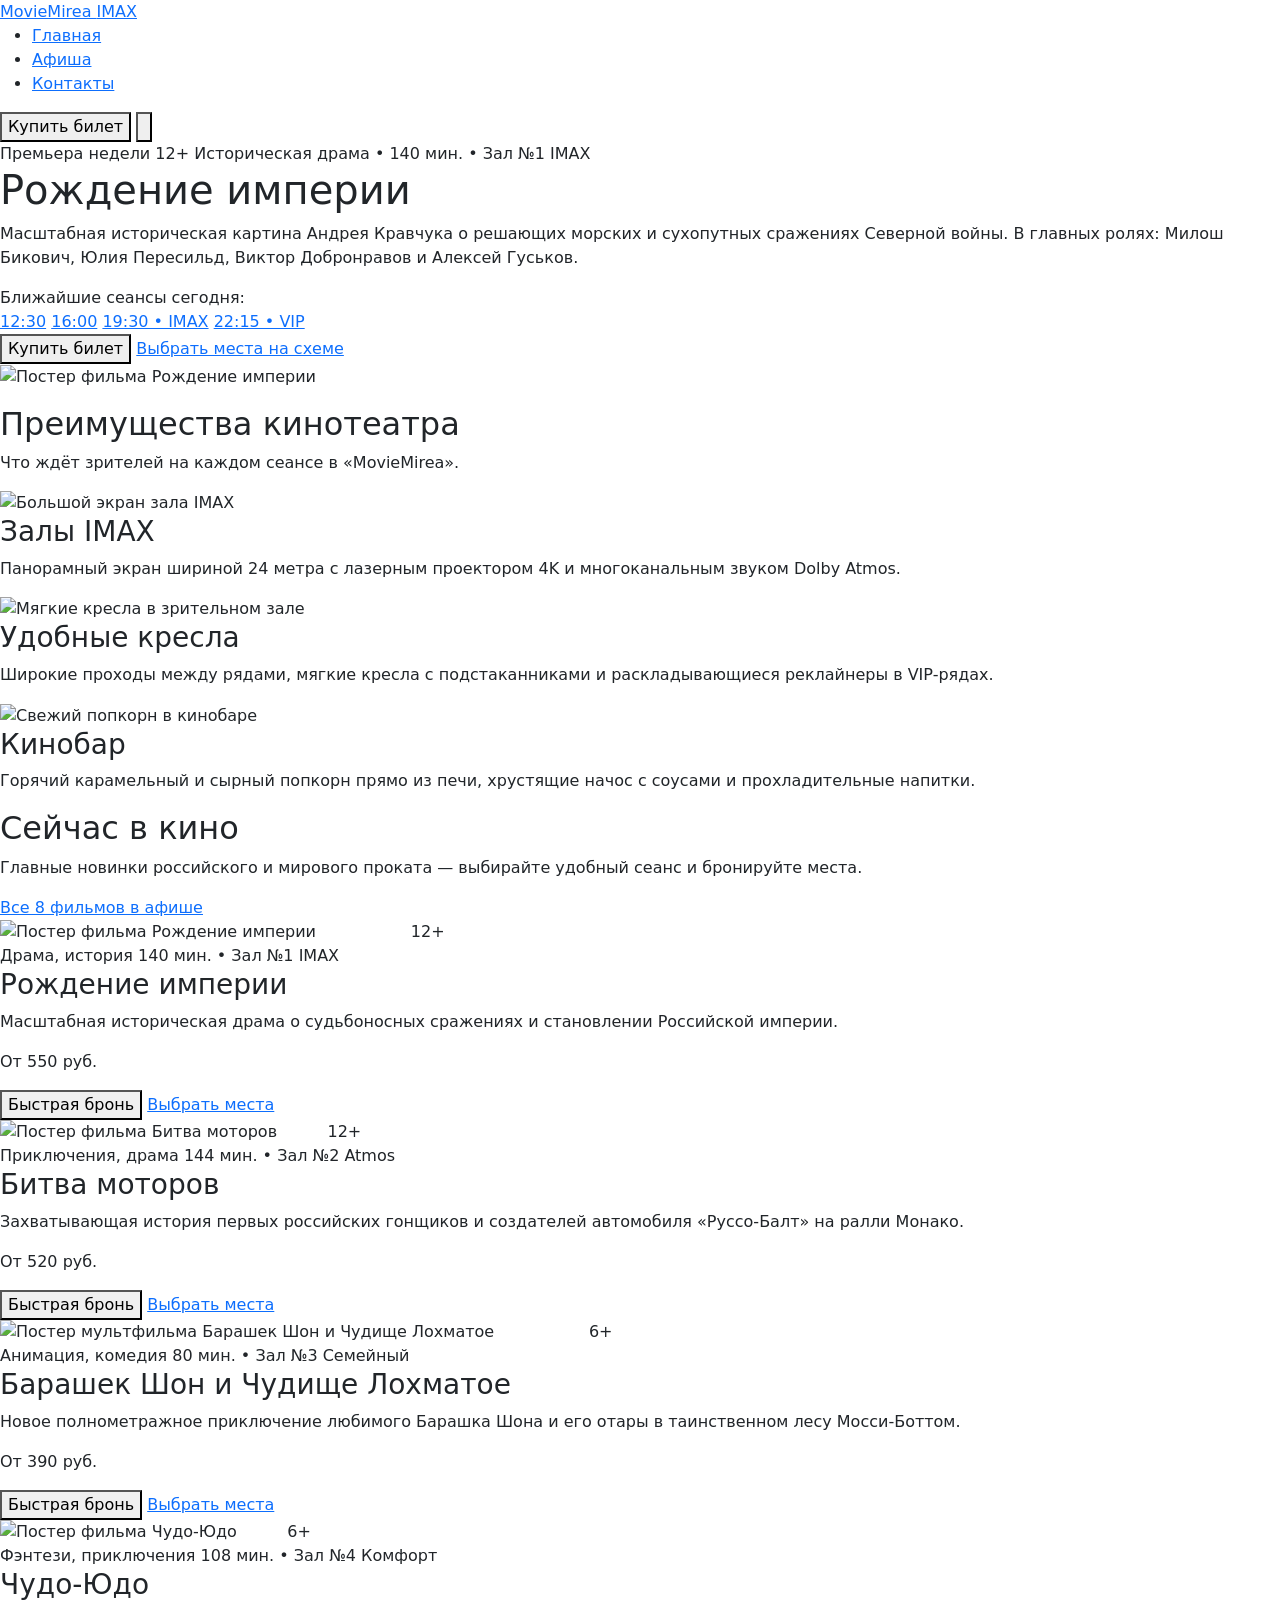
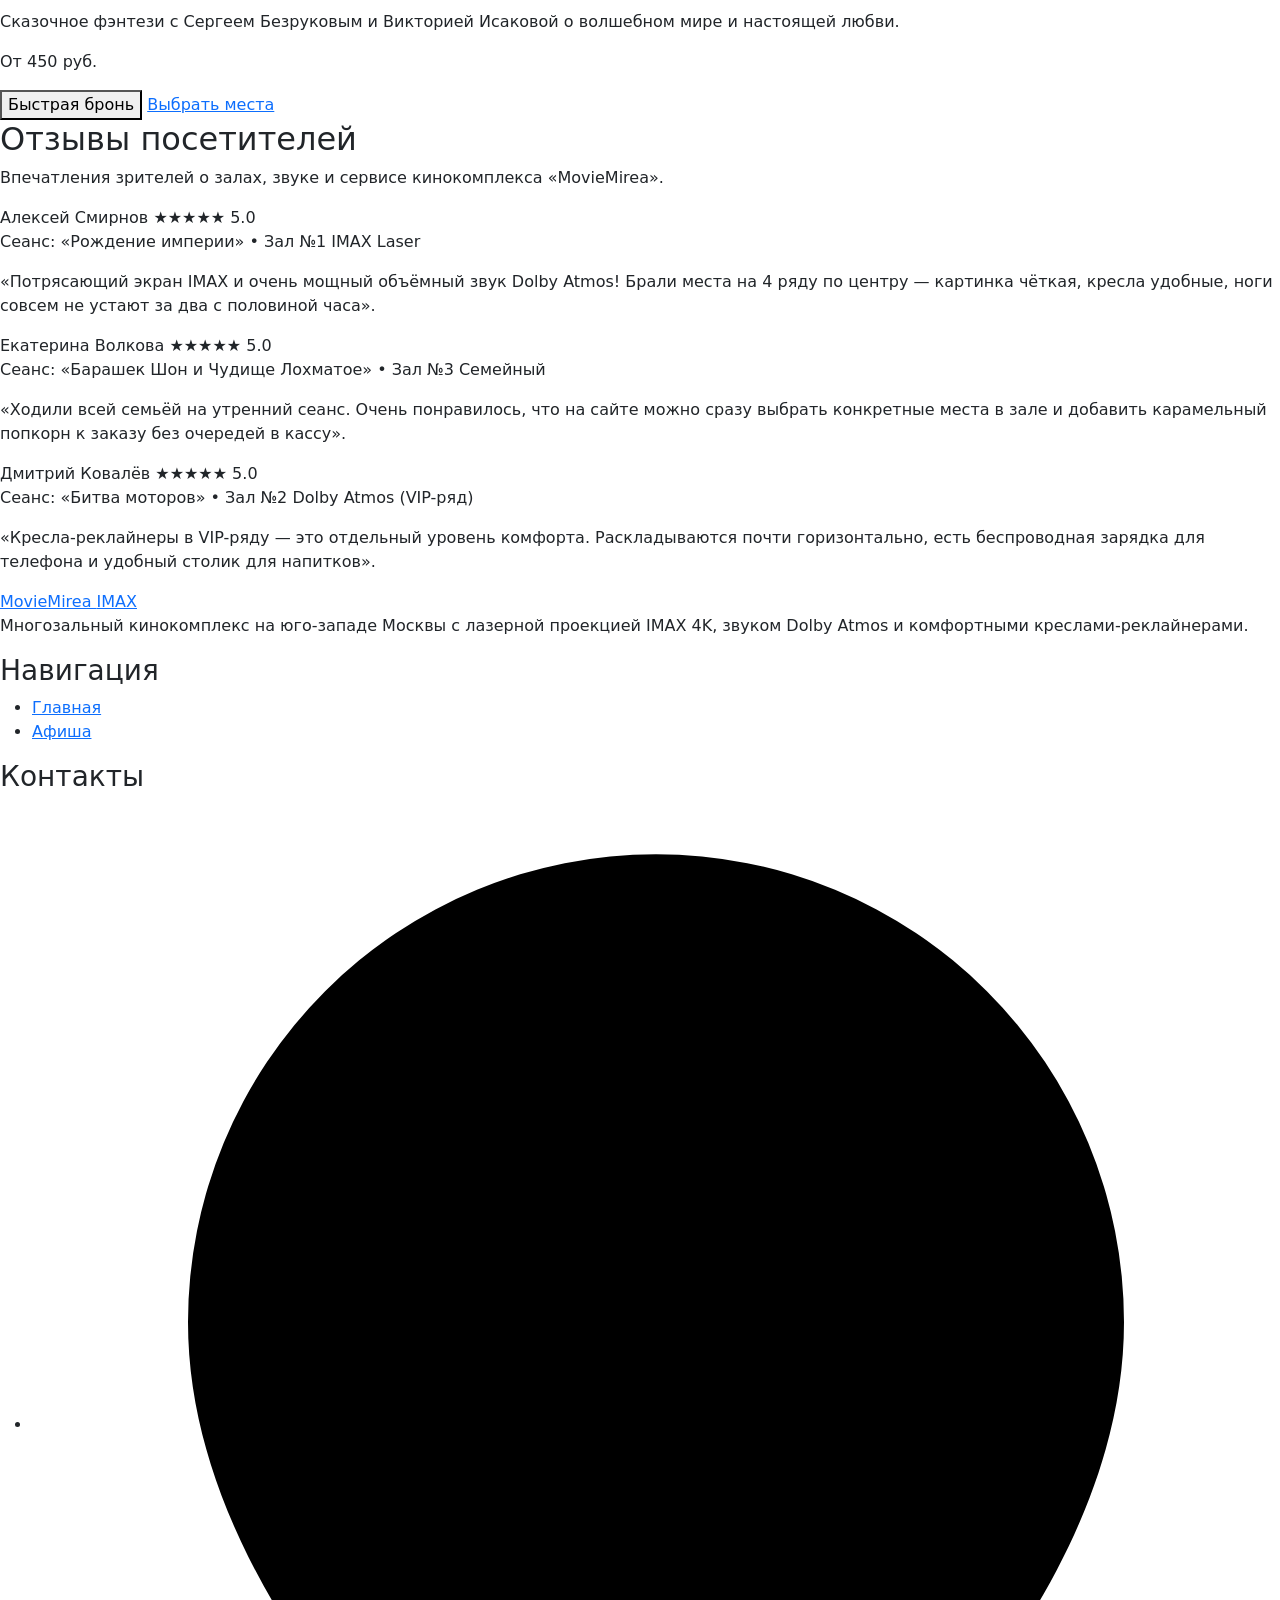
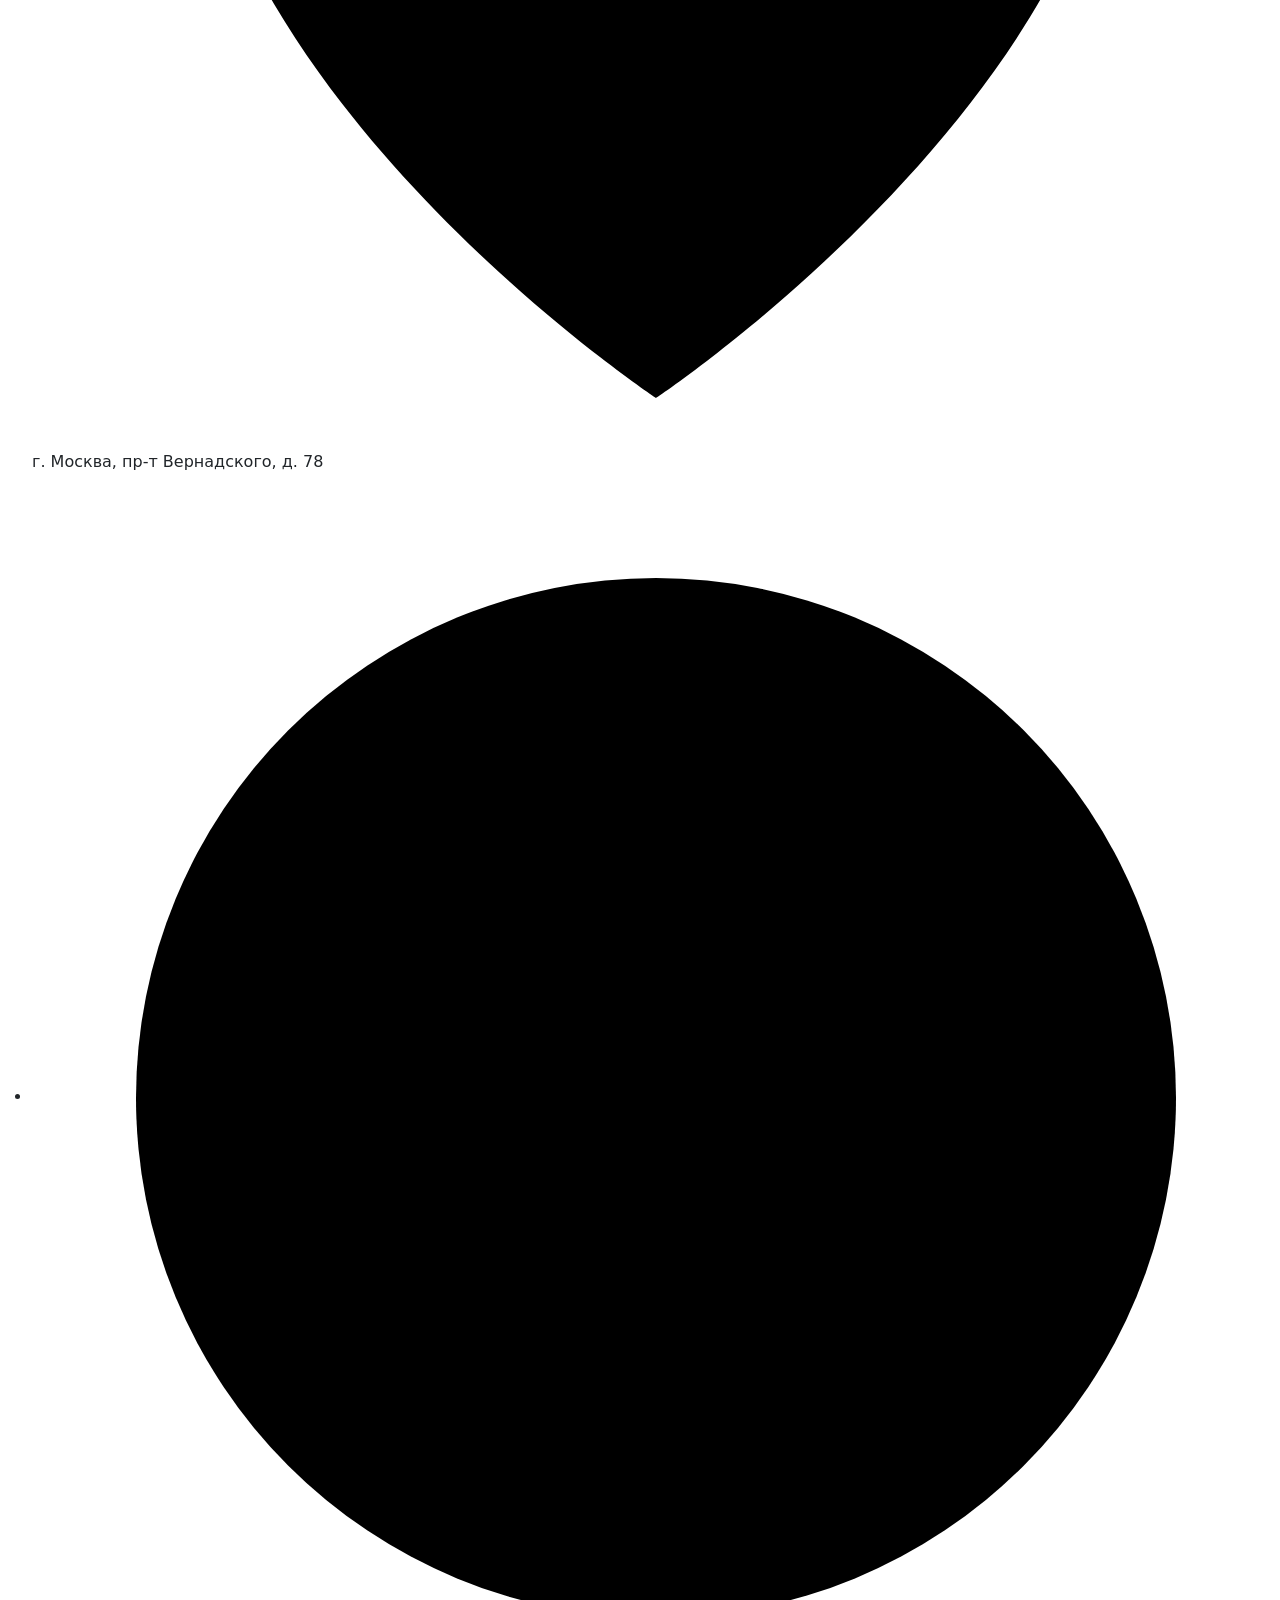
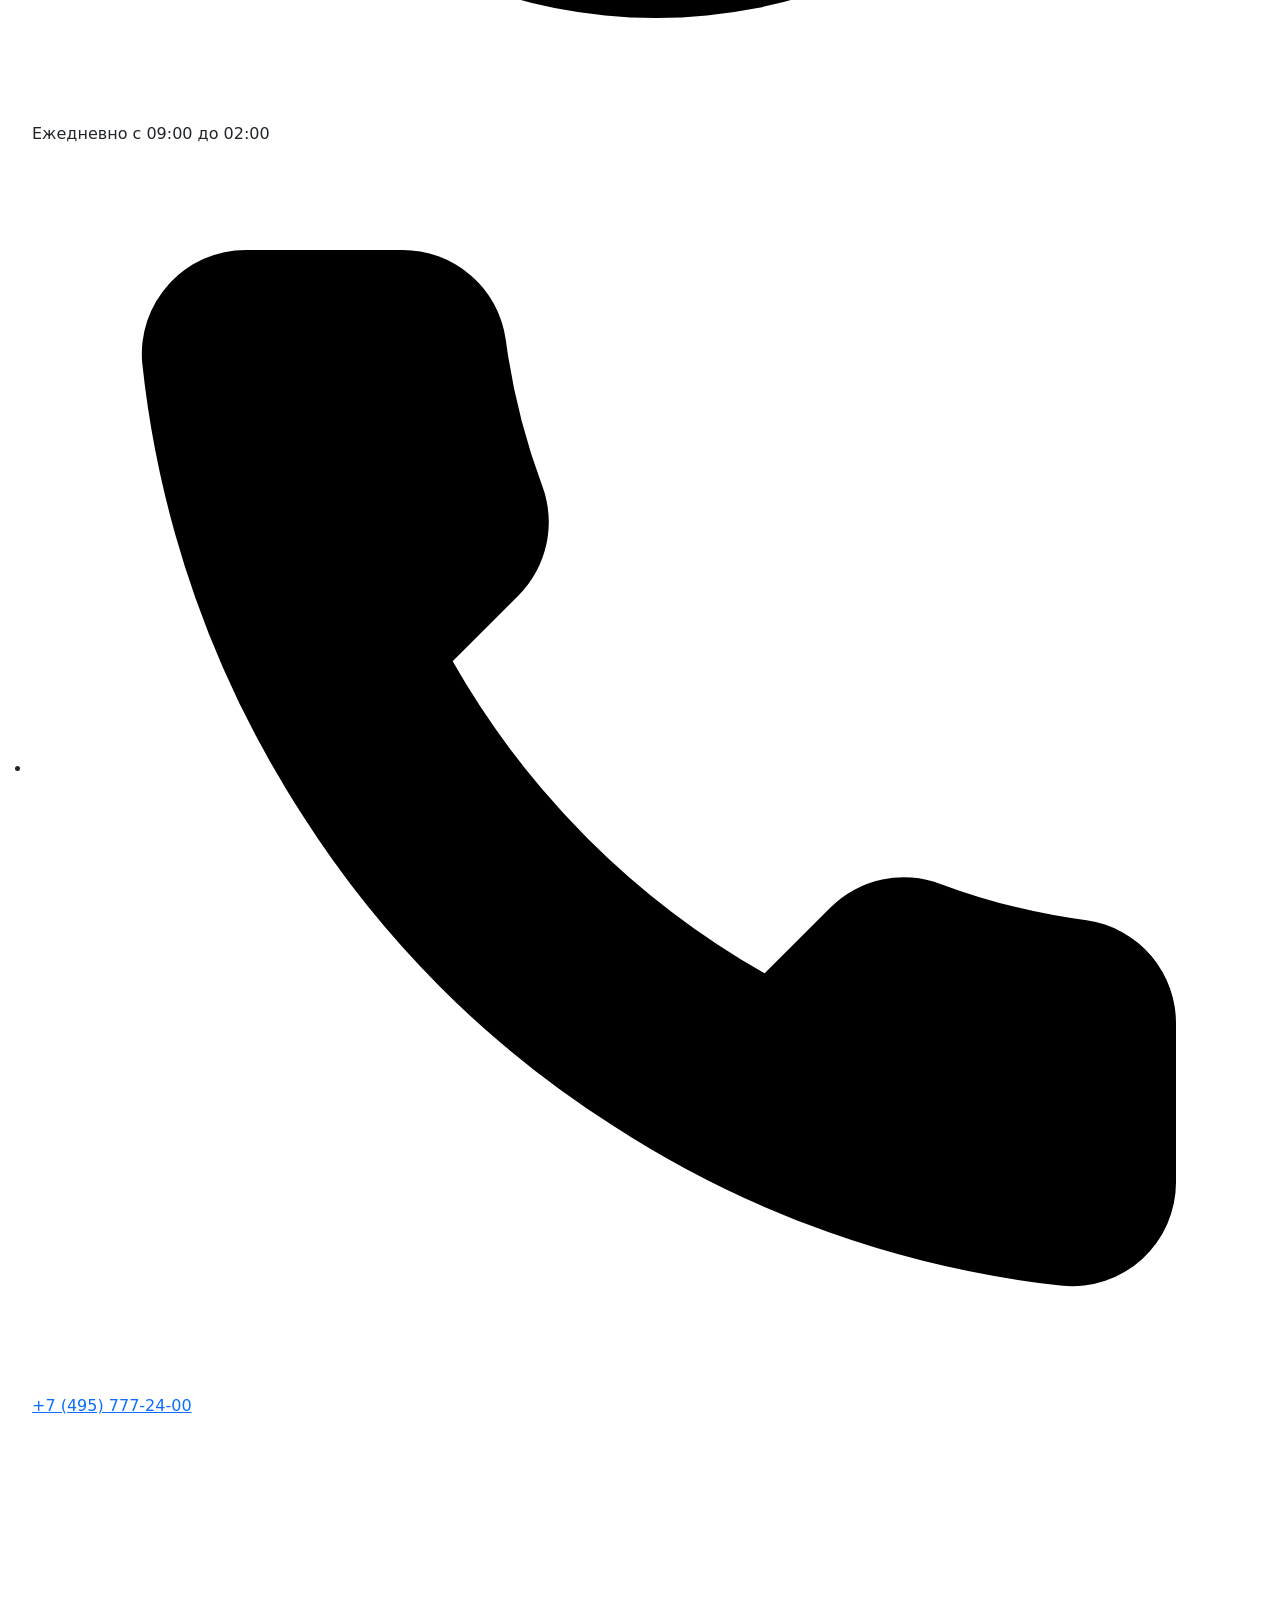
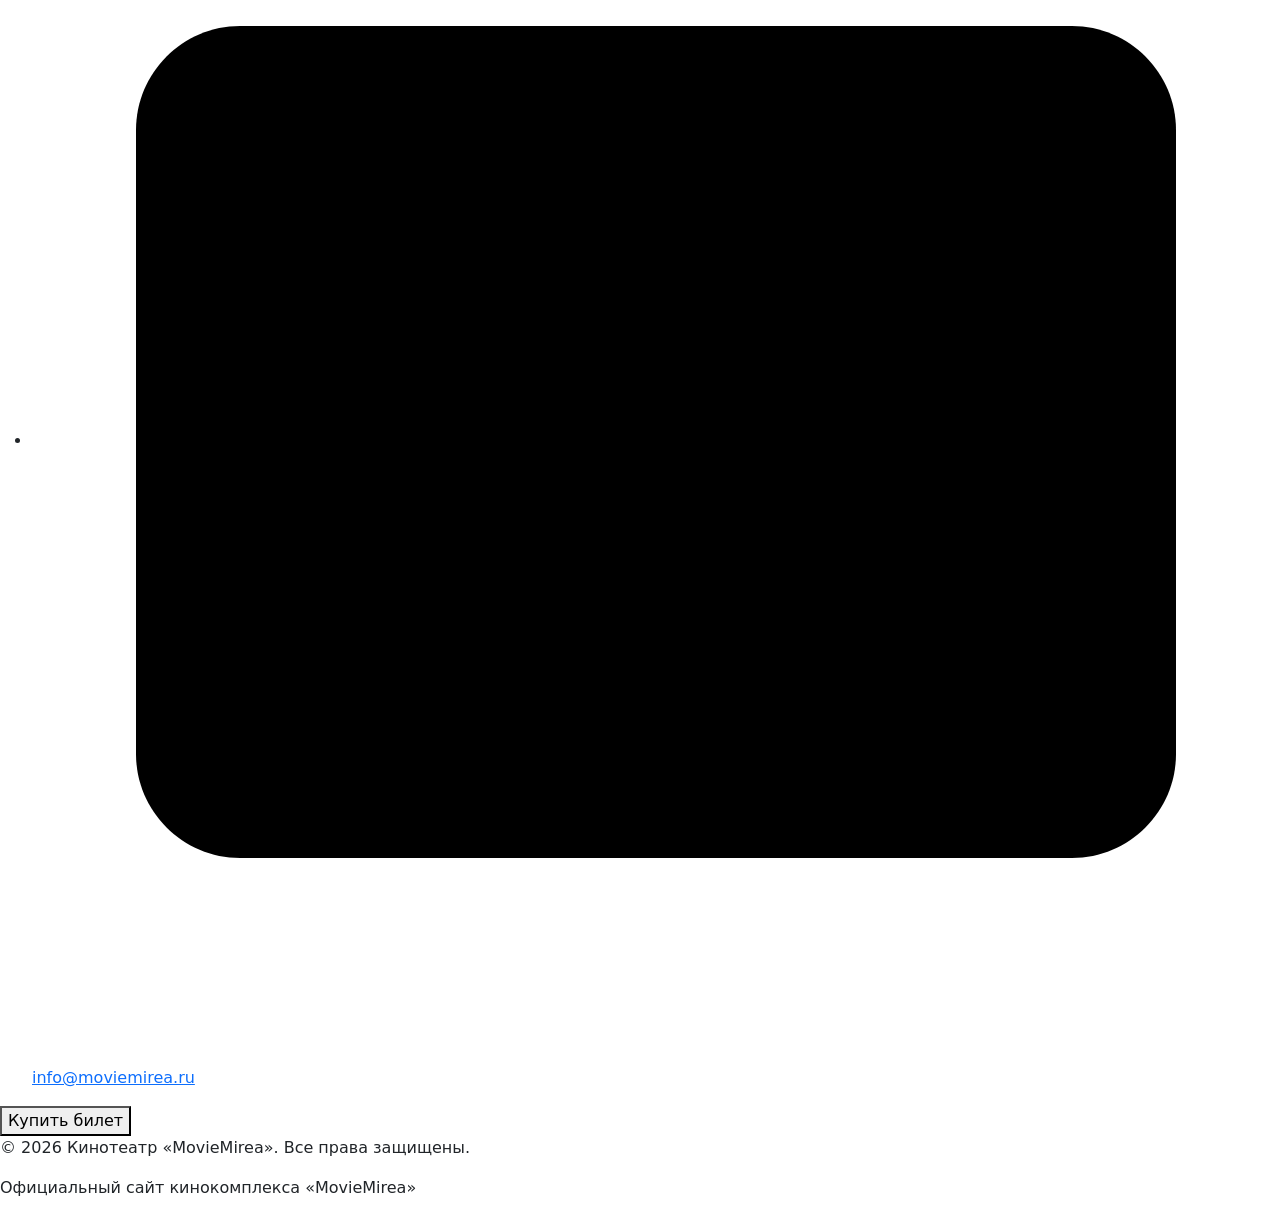
==== index.html @ 9479be46 "fix: remove contacts link from footer navigation" ====
<!DOCTYPE html>
<html lang="ru">
<head>
  <meta charset="UTF-8">
  <meta name="viewport" content="width=device-width, initial-scale=1.0">
  <meta name="description" content="Главная страница кинотеатра MovieMirea — расписание актуальных сеансов, залы IMAX, комфортные кресла и быстрое бронирование билетов.">
  <title>Главная — Кинотеатр MovieMirea</title>
  <link href="https://cdn.jsdelivr.net/npm/bootstrap@5.3.3/dist/css/bootstrap.min.css" rel="stylesheet">
  <link rel="stylesheet" href="css/style.css?v=9">
  <script src="js/main.js?v=9" defer></script>
</head>
<body class="page">
  <header class="site-header">
    <div class="site-header__inner">
      <a class="site-header__logo" href="index.html">
        MovieMirea
        <span class="site-header__logo-badge">IMAX</span>
      </a>

      <nav class="site-nav" aria-label="Основная навигация">
        <ul class="site-nav__list">
          <li class="site-nav__item"><a class="site-nav__link site-nav__link--active" href="index.html">Главная</a></li>
          <li class="site-nav__item"><a class="site-nav__link" href="afisha.html">Афиша</a></li>
          <li class="site-nav__item"><a class="site-nav__link" href="contacts.html">Контакты</a></li>
        </ul>
      </nav>

      <div class="site-header__actions">
        <button class="button button--primary site-header__buy-btn js-quick-book" type="button" data-movie="Рождение империи">
          Купить билет
        </button>

        <button class="theme-toggle" type="button" id="theme-toggle" aria-label="Включить светлую тему" title="Включить светлую тему">
          <svg viewBox="0 0 24 24" aria-hidden="true">
            <circle cx="12" cy="12" r="5"></circle>
            <line x1="12" y1="1" x2="12" y2="3"></line>
            <line x1="12" y1="21" x2="12" y2="23"></line>
            <line x1="4.22" y1="4.22" x2="5.64" y2="5.64"></line>
            <line x1="18.36" y1="18.36" x2="19.78" y2="19.78"></line>
            <line x1="1" y1="12" x2="3" y2="12"></line>
            <line x1="21" y1="12" x2="23" y2="12"></line>
            <line x1="4.22" y1="19.78" x2="5.64" y2="18.36"></line>
            <line x1="18.36" y1="5.64" x2="19.78" y2="4.22"></line>
          </svg>
        </button>
      </div>
    </div>
  </header>

  <main class="page__main">
    <div class="success-message alert alert-success" id="success-message" role="status" hidden>
      <strong>Бронирование успешно оформлено!</strong> Код брони отправлен по SMS на указанный номер телефона. Ждём вас в кинотеатре «MovieMirea».
    </div>

    <section class="hero">
      <div class="hero__content">
        <div class="hero__meta">
          <span class="hero__tag">Премьера недели</span>
          <span class="hero__age">12+</span>
          <span>Историческая драма &bull; 140 мин. &bull; Зал №1 IMAX</span>
        </div>

        <h1 class="hero__title">Рождение империи</h1>
        <p class="hero__text">
          Масштабная историческая картина Андрея Кравчука о решающих морских и сухопутных сражениях Северной войны.
          В главных ролях: Милош Бикович, Юлия Пересильд, Виктор Добронравов и Алексей Гуськов.
        </p>

        <div class="hero__sessions">
          <span class="hero__sessions-label">Ближайшие сеансы сегодня:</span>
          <div class="hero__sessions-list">
            <a class="hero__session-chip" href="booking.html?movie=empire">12:30</a>
            <a class="hero__session-chip" href="booking.html?movie=empire">16:00</a>
            <a class="hero__session-chip" href="booking.html?movie=empire">19:30 &bull; IMAX</a>
            <a class="hero__session-chip" href="booking.html?movie=empire">22:15 &bull; VIP</a>
          </div>
        </div>

        <div class="hero__actions">
          <button class="button button--primary btn-lg" type="button" id="hero-buy-ticket-btn" data-movie="Рождение империи">
            Купить билет
          </button>
          <a class="button button--outline-light" href="booking.html?movie=empire">Выбрать места на схеме</a>
        </div>
      </div>

      <figure class="hero__poster-wrap">
        <img
          class="hero__poster"
          src="images/movie-1.jpg"
          alt="Постер фильма Рождение империи"
          width="680"
          height="1000"
        >
      </figure>
    </section>

    <section class="section" id="advantages">
      <div class="section__header">
        <div>
          <h2 class="section__title">Преимущества кинотеатра</h2>
          <p class="section__text">Что ждёт зрителей на каждом сеансе в «MovieMirea».</p>
        </div>
      </div>

      <div class="advantages-grid">
        <article class="advantage-card">
          <img
            class="advantage-card__image"
            src="images/adv-imax.jpg"
            alt="Большой экран зала IMAX"
            width="700"
            height="440"
            loading="lazy"
          >
          <div class="advantage-card__body">
            <h3 class="advantage-card__title">Залы IMAX</h3>
            <p class="advantage-card__text">
              Панорамный экран шириной 24 метра с лазерным проектором 4K и многоканальным звуком Dolby Atmos.
            </p>
          </div>
        </article>

        <article class="advantage-card">
          <img
            class="advantage-card__image"
            src="images/adv-seats.jpg"
            alt="Мягкие кресла в зрительном зале"
            width="700"
            height="440"
            loading="lazy"
          >
          <div class="advantage-card__body">
            <h3 class="advantage-card__title">Удобные кресла</h3>
            <p class="advantage-card__text">
              Широкие проходы между рядами, мягкие кресла с подстаканниками и раскладывающиеся реклайнеры в VIP-рядах.
            </p>
          </div>
        </article>

        <article class="advantage-card">
          <img
            class="advantage-card__image"
            src="images/adv-bar.jpg"
            alt="Свежий попкорн в кинобаре"
            width="700"
            height="440"
            loading="lazy"
          >
          <div class="advantage-card__body">
            <h3 class="advantage-card__title">Кинобар</h3>
            <p class="advantage-card__text">
              Горячий карамельный и сырный попкорн прямо из печи, хрустящие начос с соусами и прохладительные напитки.
            </p>
          </div>
        </article>
      </div>
    </section>

    <section class="section" id="now-playing">
      <div class="section__header">
        <div>
          <h2 class="section__title">Сейчас в кино</h2>
          <p class="section__text">Главные новинки российского и мирового проката — выбирайте удобный сеанс и бронируйте места.</p>
        </div>
        <a class="button button--secondary" href="afisha.html">Все 8 фильмов в афише</a>
      </div>

      <div class="movies-grid">
        <article class="movie-card movie-card--premiere">
          <div class="movie-card__poster-wrap">
            <img class="movie-card__image" src="images/movie-1.jpg" alt="Постер фильма Рождение империи" width="680" height="1000" loading="lazy">
            <span class="movie-card__badge movie-card__badge--premiere badge">Премьера</span>
            <span class="movie-card__age">12+</span>
          </div>
          <div class="movie-card__meta">
            <span class="movie-card__genre">Драма, история</span>
            <span>140 мин. &bull; Зал №1 IMAX</span>
          </div>
          <h3 class="movie-card__title">Рождение империи</h3>
          <p class="movie-card__description">Масштабная историческая драма о судьбоносных сражениях и становлении Российской империи.</p>
          <p class="movie-card__price">От 550 руб.</p>
          <div class="movie-card__actions">
            <button class="button button--primary movie-card__button js-quick-book" type="button" data-movie="Рождение империи">
              Быстрая бронь
            </button>
            <a class="button button--secondary" href="booking.html?movie=empire">Выбрать места</a>
          </div>
        </article>

        <article class="movie-card movie-card--hit">
          <div class="movie-card__poster-wrap">
            <img class="movie-card__image" src="images/movie-2.jpg" alt="Постер фильма Битва моторов" width="680" height="1000" loading="lazy">
            <span class="movie-card__badge movie-card__badge--hit badge">Хит</span>
            <span class="movie-card__age">12+</span>
          </div>
          <div class="movie-card__meta">
            <span class="movie-card__genre">Приключения, драма</span>
            <span>144 мин. &bull; Зал №2 Atmos</span>
          </div>
          <h3 class="movie-card__title">Битва моторов</h3>
          <p class="movie-card__description">Захватывающая история первых российских гонщиков и создателей автомобиля «Руссо-Балт» на ралли Монако.</p>
          <p class="movie-card__price">От 520 руб.</p>
          <div class="movie-card__actions">
            <button class="button button--primary movie-card__button js-quick-book" type="button" data-movie="Битва моторов">
              Быстрая бронь
            </button>
            <a class="button button--secondary" href="booking.html?movie=motors">Выбрать места</a>
          </div>
        </article>

        <article class="movie-card movie-card--premiere">
          <div class="movie-card__poster-wrap">
            <img class="movie-card__image" src="images/movie-3.jpg" alt="Постер мультфильма Барашек Шон и Чудище Лохматое" width="680" height="1000" loading="lazy">
            <span class="movie-card__badge movie-card__badge--premiere badge">Премьера</span>
            <span class="movie-card__age">6+</span>
          </div>
          <div class="movie-card__meta">
            <span class="movie-card__genre">Анимация, комедия</span>
            <span>80 мин. &bull; Зал №3 Семейный</span>
          </div>
          <h3 class="movie-card__title">Барашек Шон и Чудище Лохматое</h3>
          <p class="movie-card__description">Новое полнометражное приключение любимого Барашка Шона и его отары в таинственном лесу Мосси-Боттом.</p>
          <p class="movie-card__price">От 390 руб.</p>
          <div class="movie-card__actions">
            <button class="button button--primary movie-card__button js-quick-book" type="button" data-movie="Барашек Шон и Чудище Лохматое">
              Быстрая бронь
            </button>
            <a class="button button--secondary" href="booking.html?movie=shaun">Выбрать места</a>
          </div>
        </article>

        <article class="movie-card movie-card--hit">
          <div class="movie-card__poster-wrap">
            <img class="movie-card__image" src="images/movie-5.jpg" alt="Постер фильма Чудо-Юдо" width="680" height="1000" loading="lazy">
            <span class="movie-card__badge movie-card__badge--hit badge">Хит</span>
            <span class="movie-card__age">6+</span>
          </div>
          <div class="movie-card__meta">
            <span class="movie-card__genre">Фэнтези, приключения</span>
            <span>108 мин. &bull; Зал №4 Комфорт</span>
          </div>
          <h3 class="movie-card__title">Чудо-Юдо</h3>
          <p class="movie-card__description">Сказочное фэнтези с Сергеем Безруковым и Викторией Исаковой о волшебном мире и настоящей любви.</p>
          <p class="movie-card__price">От 450 руб.</p>
          <div class="movie-card__actions">
            <button class="button button--primary movie-card__button js-quick-book" type="button" data-movie="Чудо-Юдо">
              Быстрая бронь
            </button>
            <a class="button button--secondary" href="booking.html?movie=chudo">Выбрать места</a>
          </div>
        </article>
      </div>
    </section>

    <section class="section reviews" id="reviews">
      <div class="section__header">
        <div>
          <h2 class="section__title">Отзывы посетителей</h2>
          <p class="section__text">Впечатления зрителей о залах, звуке и сервисе кинокомплекса «MovieMirea».</p>
        </div>
      </div>

      <div class="reviews__list">
        <article class="review-card">
          <div class="review-card__top">
            <span class="review-card__author">Алексей Смирнов</span>
            <span class="review-card__rating" aria-label="Оценка 5 из 5">&#9733;&#9733;&#9733;&#9733;&#9733; 5.0</span>
          </div>
          <p class="review-card__meta">Сеанс: «Рождение империи» &bull; Зал №1 IMAX Laser</p>
          <p class="review-card__text">
            «Потрясающий экран IMAX и очень мощный объёмный звук Dolby Atmos! Брали места на 4 ряду по центру — картинка чёткая, кресла удобные, ноги совсем не устают за два с половиной часа».
          </p>
        </article>

        <article class="review-card">
          <div class="review-card__top">
            <span class="review-card__author">Екатерина Волкова</span>
            <span class="review-card__rating" aria-label="Оценка 5 из 5">&#9733;&#9733;&#9733;&#9733;&#9733; 5.0</span>
          </div>
          <p class="review-card__meta">Сеанс: «Барашек Шон и Чудище Лохматое» &bull; Зал №3 Семейный</p>
          <p class="review-card__text">
            «Ходили всей семьёй на утренний сеанс. Очень понравилось, что на сайте можно сразу выбрать конкретные места в зале и добавить карамельный попкорн к заказу без очередей в кассу».
          </p>
        </article>

        <article class="review-card">
          <div class="review-card__top">
            <span class="review-card__author">Дмитрий Ковалёв</span>
            <span class="review-card__rating" aria-label="Оценка 5 из 5">&#9733;&#9733;&#9733;&#9733;&#9733; 5.0</span>
          </div>
          <p class="review-card__meta">Сеанс: «Битва моторов» &bull; Зал №2 Dolby Atmos (VIP-ряд)</p>
          <p class="review-card__text">
            «Кресла-реклайнеры в VIP-ряду — это отдельный уровень комфорта. Раскладываются почти горизонтально, есть беспроводная зарядка для телефона и удобный столик для напитков».
          </p>
        </article>
      </div>
    </section>
  </main>

  <footer class="site-footer">
    <div class="site-footer__inner">
      <div class="site-footer__grid">
        <div class="site-footer__col">
          <a class="site-footer__logo" href="index.html">
            MovieMirea
            <span class="site-header__logo-badge">IMAX</span>
          </a>
          <p class="site-footer__text">
            Многозальный кинокомплекс на юго-западе Москвы с лазерной проекцией IMAX 4K, звуком Dolby Atmos и комфортными креслами-реклайнерами.
          </p>
        </div>

        <nav class="site-footer__col" aria-label="Навигация в подвале">
          <h3 class="site-footer__title">Навигация</h3>
          <ul class="site-footer__list">
            <li class="site-footer__item"><a class="site-footer__link" href="index.html">Главная</a></li>
            <li class="site-footer__item"><a class="site-footer__link" href="afisha.html">Афиша</a></li>
          </ul>
        </nav>

        <div class="site-footer__col">
          <h3 class="site-footer__title">Контакты</h3>
          <ul class="site-footer__list">
            <li class="site-footer__item site-footer__item--icon">
              <svg class="site-footer__icon" viewBox="0 0 24 24" aria-hidden="true">
                <path d="M21 10c0 7-9 13-9 13s-9-6-9-13a9 9 0 0 1 18 0z"></path>
                <circle cx="12" cy="10" r="3"></circle>
              </svg>
              <span>г. Москва, пр-т Вернадского, д. 78</span>
            </li>
            <li class="site-footer__item site-footer__item--icon">
              <svg class="site-footer__icon" viewBox="0 0 24 24" aria-hidden="true">
                <circle cx="12" cy="12" r="10"></circle>
                <polyline points="12 6 12 12 16 14"></polyline>
              </svg>
              <span>Ежедневно с 09:00 до 02:00</span>
            </li>
            <li class="site-footer__item site-footer__item--icon">
              <svg class="site-footer__icon" viewBox="0 0 24 24" aria-hidden="true">
                <path d="M22 16.92v3a2 2 0 0 1-2.18 2 19.79 19.79 0 0 1-8.63-3.07 19.5 19.5 0 0 1-6-6 19.79 19.79 0 0 1-3.07-8.67A2 2 0 0 1 4.11 2h3a2 2 0 0 1 2 1.72 12.84 12.84 0 0 0 .7 2.81 2 2 0 0 1-.45 2.11L8.09 9.91a16 16 0 0 0 6 6l1.27-1.27a2 2 0 0 1 2.11-.45 12.84 12.84 0 0 0 2.81.7A2 2 0 0 1 22 16.92z"></path>
              </svg>
              <a class="site-footer__link" href="tel:+74957772400">+7 (495) 777-24-00</a>
            </li>
            <li class="site-footer__item site-footer__item--icon">
              <svg class="site-footer__icon" viewBox="0 0 24 24" aria-hidden="true">
                <path d="M4 4h16c1.1 0 2 .9 2 2v12c0 1.1-.9 2-2 2H4c-1.1 0-2-.9-2-2V6c0-1.1.9-2 2-2z"></path>
                <polyline points="22,6 12,13 2,6"></polyline>
              </svg>
              <a class="site-footer__link" href="mailto:info@moviemirea.ru">info@moviemirea.ru</a>
            </li>
          </ul>
          <button class="button button--primary site-footer__book-btn js-quick-book" type="button" data-movie="Рождение империи">
            Купить билет
          </button>
        </div>
      </div>

      <div class="site-footer__bottom">
        <p class="site-footer__text">&copy; 2026 Кинотеатр «MovieMirea». Все права защищены.</p>
        <p class="site-footer__text">Официальный сайт кинокомплекса «MovieMirea»</p>
      </div>
    </div>
  </footer>

  <button class="button button--primary scroll-top" type="button" id="scroll-top" hidden aria-label="Наверх">
    Наверх
  </button>

  <dialog class="booking-dialog" id="quick-booking-dialog" aria-labelledby="quick-booking-title">
    <div class="booking-dialog__inner">
      <button class="booking-dialog__close" type="button" id="close-booking-dialog-cross" aria-label="Закрыть окно">&times;</button>
      <h2 class="booking-dialog__title" id="quick-booking-title">Быстрое бронирование</h2>
      <p class="booking-dialog__movie" id="dialog-movie-name">Вы выбрали: Рождение империи</p>

      <form class="booking-form" id="quick-booking-form" action="#" method="post" novalidate>
        <div class="booking-form__field">
          <label class="booking-form__label" for="quick-movie">
            Фильм <span class="booking-form__required" aria-hidden="true">*</span>
          </label>
          <select class="booking-form__select form-select" id="quick-movie" name="movie" required>
            <option value="Рождение империи">Рождение империи (12+)</option>
            <option value="Битва моторов">Битва моторов (12+)</option>
            <option value="Барашек Шон и Чудище Лохматое">Барашек Шон и Чудище Лохматое (6+)</option>
            <option value="Чудо-Юдо">Чудо-Юдо (6+)</option>
            <option value="Большие гонки. Пегас III">Большие гонки. Пегас III (16+)</option>
            <option value="Зверь">Зверь (18+)</option>
            <option value="Голодные игры: Рассвет жатвы">Голодные игры: Рассвет жатвы (12+)</option>
            <option value="Чебурашка 3">Чебурашка 3 (6+)</option>
          </select>
        </div>

        <div class="row g-3">
          <div class="col-sm-6">
            <div class="booking-form__field">
              <label class="booking-form__label" for="quick-session">
                Сеанс <span class="booking-form__required" aria-hidden="true">*</span>
              </label>
              <select class="booking-form__select form-select" id="quick-session" name="session" required>
                <option value="12:30">12:30 (Дневной)</option>
                <option value="16:00">16:00 (Дневной)</option>
                <option value="19:30" selected>19:30 (Вечерний IMAX)</option>
                <option value="22:15">22:15 (Ночной VIP)</option>
              </select>
            </div>
          </div>

          <div class="col-sm-6">
            <div class="booking-form__field">
              <label class="booking-form__label" for="quick-tickets">
                Количество билетов <span class="booking-form__required" aria-hidden="true">*</span>
              </label>
              <input
                class="booking-form__input form-control"
                id="quick-tickets"
                name="tickets"
                type="number"
                min="1"
                max="10"
                value="2"
                required
              >
            </div>
          </div>
        </div>

        <div class="booking-form__field">
          <label class="booking-form__label" for="quick-name">
            Ваше имя <span class="booking-form__required" aria-hidden="true">*</span>
          </label>
          <input
            class="booking-form__input form-control"
            id="quick-name"
            name="name"
            type="text"
            placeholder="Введите ваше имя"
            minlength="2"
            autocomplete="given-name"
            required
          >
        </div>

        <div class="booking-form__field">
          <label class="booking-form__label" for="quick-phone">
            Телефон для SMS с билетом <span class="booking-form__required" aria-hidden="true">*</span>
          </label>
          <input
            class="booking-form__input form-control"
            id="quick-phone"
            name="phone"
            type="tel"
            inputmode="tel"
            placeholder="+7 (900) 000-00-00"
            required
          >
          <small class="booking-form__hint">Мы отправим номер брони по SMS за 30 минут до начала сеанса.</small>
        </div>

        <div class="booking-form__field booking-form__field--checkbox">
          <label class="booking-form__label" for="quick-agreement">
            <input class="booking-form__checkbox form-check-input mt-0" id="quick-agreement" name="agreement" type="checkbox" required checked>
            <span>Согласен с правилами посещения кинотеатра и обработкой данных <span class="booking-form__required" aria-hidden="true">*</span></span>
          </label>
        </div>

        <div class="booking-form__actions">
          <button class="button button--primary" type="submit">Подтвердить бронь</button>
          <button class="button button--secondary" type="reset">Очистить</button>
          <button class="button button--secondary" type="button" id="close-booking-dialog">Закрыть</button>
        </div>
      </form>
    </div>
  </dialog>
</body>
</html>
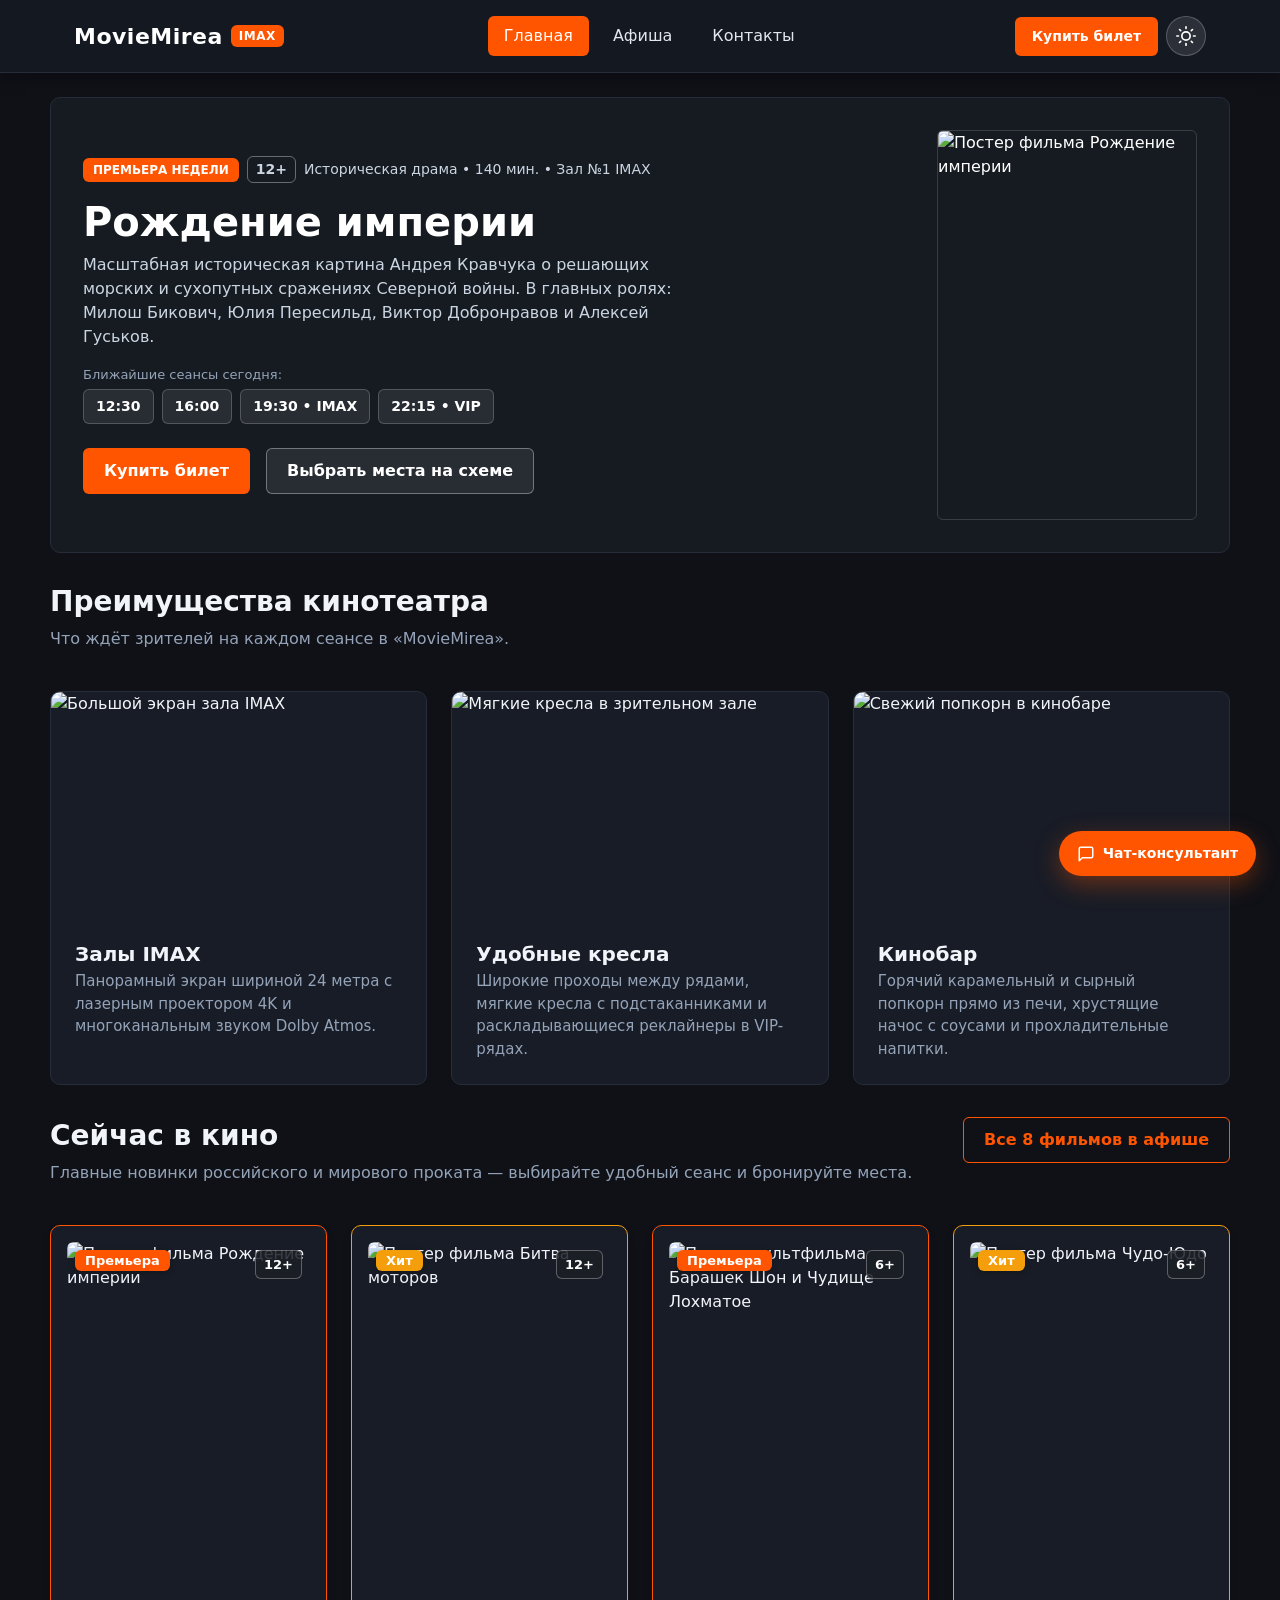
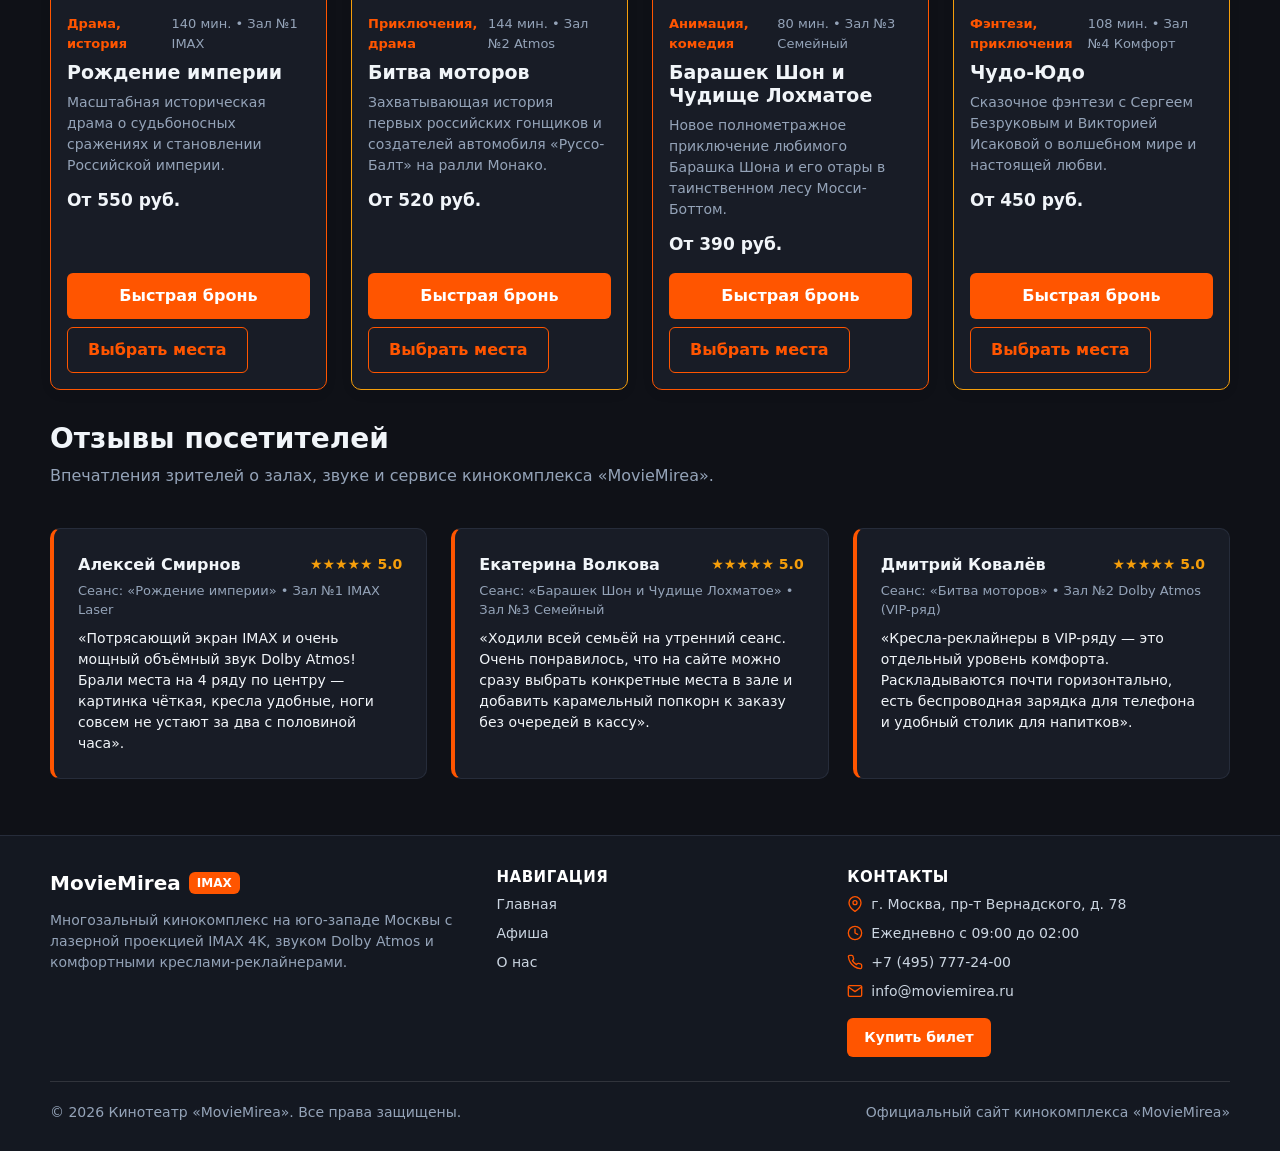
==== commit 8d2d2134: "feat: add 'About Us' link to footer navigation and interactive online chat consultant widget" ====
--- a/index.html
+++ b/index.html
@@ -6,8 +6,8 @@
   <meta name="description" content="Главная страница кинотеатра MovieMirea — расписание актуальных сеансов, залы IMAX, комфортные кресла и быстрое бронирование билетов.">
   <title>Главная — Кинотеатр MovieMirea</title>
   <link href="https://cdn.jsdelivr.net/npm/bootstrap@5.3.3/dist/css/bootstrap.min.css" rel="stylesheet">
-  <link rel="stylesheet" href="css/style.css?v=9">
-  <script src="js/main.js?v=9" defer></script>
+  <link rel="stylesheet" href="css/style.css?v=10">
+  <script src="js/main.js?v=10" defer></script>
 </head>
 <body class="page">
   <header class="site-header">
@@ -316,6 +316,7 @@
           <ul class="site-footer__list">
             <li class="site-footer__item"><a class="site-footer__link" href="index.html">Главная</a></li>
             <li class="site-footer__item"><a class="site-footer__link" href="afisha.html">Афиша</a></li>
+            <li class="site-footer__item"><a class="site-footer__link" href="contacts.html">О нас</a></li>
           </ul>
         </nav>
 
--- a/css/style.css
+++ b/css/style.css
@@ -0,0 +1,1774 @@
+/* ===============================
+   1. Переменные проекта
+   =============================== */
+
+:root {
+  /* Основные цвета проекта — Тёмная тема «Настоящий Кинозал» (по умолчанию) */
+  --color-bg: #0f1117;
+  --color-text: #f1f5f9;
+  --color-muted: #94a3b8;
+  --color-primary: #ff5500;
+  --color-primary-dark: #e04800;
+  --color-accent: #141821;
+  --color-border: #262c3a;
+  --color-surface: #181c26;
+  --color-surface-alt: #212736;
+  --color-surface-accent: #241914;
+  --color-danger: #ef4444;
+  --color-success: #22c55e;
+  --color-success-bg: #12281c;
+  --color-success-text: #86efac;
+  --color-warning: #f59e0b;
+  --color-warning-bg: #291d0a;
+  --color-warning-text: #fde68a;
+  --color-vip: #a855f7;
+  --color-vip-bg: rgba(168, 85, 247, 0.2);
+  --color-vip-text: #e9d5ff;
+  --color-seat-border: #3b4459;
+  --color-seat-occupied-bg: #12151d;
+  --color-seat-occupied-border: #262c3a;
+  --color-seat-occupied-text: #475569;
+  --color-white: #ffffff;
+  --scheme-mode: dark;
+
+  /* Отступы */
+  --space-xs: 4px;
+  --space-sm: 8px;
+  --space-md: 16px;
+  --space-lg: 24px;
+  --space-xl: 32px;
+  --space-2xl: 48px;
+
+  /* Скругления */
+  --radius-sm: 6px;
+  --radius-md: 10px;
+  --radius-lg: 16px;
+
+  /* Размеры */
+  --container-width: 1180px;
+}
+
+/* Светлая тема при переключении */
+html[data-theme="light"] {
+  --color-bg: #f8f9fc;
+  --color-text: #1c1f26;
+  --color-muted: #5c6474;
+  --color-primary: #e04800;
+  --color-primary-dark: #b83700;
+  --color-accent: #1e293b;
+  --color-border: #dce1eb;
+  --color-surface: #ffffff;
+  --color-surface-alt: #f1f4f9;
+  --color-surface-accent: #fff4ed;
+  --color-danger: #c62828;
+  --color-success: #168a2f;
+  --color-success-bg: #eefaf0;
+  --color-success-text: #14532d;
+  --color-warning: #d97706;
+  --color-warning-bg: #fffbeb;
+  --color-warning-text: #92400e;
+  --color-vip: #7c3aed;
+  --color-vip-bg: #f3e8ff;
+  --color-vip-text: #5b21b6;
+  --color-seat-border: #94a3b8;
+  --color-seat-occupied-bg: #cbd5e1;
+  --color-seat-occupied-border: #94a3b8;
+  --color-seat-occupied-text: #64748b;
+  --scheme-mode: light;
+}
+
+/* ===============================
+   2. Базовые стили
+   =============================== */
+
+* {
+  box-sizing: border-box;
+}
+
+html {
+  scroll-behavior: smooth;
+}
+
+body {
+  margin: 0;
+  font-family: system-ui, -apple-system, "Segoe UI", Roboto, Arial, sans-serif;
+  line-height: 1.5;
+  color: var(--color-text);
+  background-color: var(--color-bg);
+}
+
+a {
+  color: var(--color-primary);
+  transition: color 0.2s ease, background-color 0.2s ease;
+}
+
+a:hover {
+  color: var(--color-primary-dark);
+}
+
+a:focus-visible {
+  outline: 2px solid var(--color-primary);
+  outline-offset: 3px;
+}
+
+:target {
+  outline: 2px dashed var(--color-primary);
+  outline-offset: 4px;
+}
+
+/* ===============================
+   3. Блок page
+   =============================== */
+
+.page {
+  min-height: 100vh;
+  display: flex;
+  flex-direction: column;
+}
+
+.page__main {
+  flex: 1;
+  padding: var(--space-lg) var(--space-md);
+}
+
+/*
+  Модификатор фиксирует страницу,
+  когда открыто модальное окно.
+*/
+.page--locked {
+  position: fixed;
+  width: 100%;
+  overflow-y: scroll;
+}
+
+/* ===============================
+   4. Шапка и навигация
+   =============================== */
+
+.site-header {
+  background-color: var(--color-accent);
+  color: var(--color-white);
+  border-bottom: 1px solid var(--color-border);
+  box-shadow: 0 4px 16px rgba(0, 0, 0, 0.35);
+}
+
+.site-header__inner {
+  display: flex;
+  justify-content: space-between;
+  align-items: center;
+  flex-wrap: wrap;
+  gap: var(--space-md);
+  max-width: var(--container-width);
+  margin: 0 auto;
+  padding: var(--space-md) var(--space-lg);
+}
+
+.site-header__logo {
+  display: inline-flex;
+  align-items: center;
+  gap: var(--space-sm);
+  font-size: 22px;
+  font-weight: 800;
+  letter-spacing: 0.5px;
+  color: var(--color-white);
+  text-decoration: none;
+}
+
+.site-header__logo:hover {
+  color: var(--color-primary);
+}
+
+.site-header__logo-badge {
+  display: inline-block;
+  padding: 2px 8px;
+  font-size: 12px;
+  font-weight: 700;
+  text-transform: uppercase;
+  background-color: var(--color-primary);
+  color: var(--color-white);
+  border-radius: var(--radius-sm);
+}
+
+.site-nav__list {
+  display: flex;
+  flex-wrap: wrap;
+  justify-content: center;
+  align-items: center;
+  gap: var(--space-sm);
+  margin: 0;
+  padding: 0;
+  list-style: none;
+}
+
+.site-nav__link {
+  display: inline-block;
+  padding: var(--space-sm) var(--space-md);
+  color: #e2e8f0;
+  text-decoration: none;
+  font-weight: 500;
+  border-radius: var(--radius-sm);
+}
+
+.site-nav__link:hover {
+  color: var(--color-white);
+  background-color: rgba(255, 255, 255, 0.12);
+}
+
+.site-nav__link:focus-visible {
+  outline: 2px solid var(--color-white);
+  outline-offset: 2px;
+}
+
+.site-nav__link--active {
+  color: var(--color-white);
+  background-color: var(--color-primary);
+}
+
+.site-nav__link--active:hover {
+  background-color: var(--color-primary-dark);
+}
+
+.theme-toggle {
+  display: inline-flex;
+  align-items: center;
+  justify-content: center;
+  width: 40px;
+  height: 40px;
+  padding: 0;
+  color: var(--color-white);
+  background-color: rgba(255, 255, 255, 0.1);
+  border: 1px solid rgba(255, 255, 255, 0.22);
+  border-radius: 50%;
+  cursor: pointer;
+  transition: background-color 0.2s ease, border-color 0.2s ease, transform 0.2s ease;
+}
+
+.theme-toggle svg {
+  width: 20px;
+  height: 20px;
+  fill: none;
+  stroke: currentColor;
+  stroke-width: 2;
+  stroke-linecap: round;
+  stroke-linejoin: round;
+}
+
+.theme-toggle:hover {
+  color: var(--color-primary);
+  background-color: rgba(255, 255, 255, 0.16);
+  border-color: var(--color-primary);
+  transform: rotate(12deg);
+}
+
+.theme-toggle:focus-visible {
+  outline: 2px solid var(--color-primary);
+  outline-offset: 2px;
+}
+
+/* ===============================
+   5. Хлебные крошки
+   =============================== */
+
+.breadcrumbs {
+  max-width: var(--container-width);
+  margin: 0 auto var(--space-md);
+  font-size: 14px;
+  color: var(--color-muted);
+}
+
+.breadcrumbs__link {
+  color: var(--color-primary);
+  text-decoration: none;
+}
+
+.breadcrumbs__link:hover {
+  text-decoration: underline;
+}
+
+.breadcrumbs__current::before {
+  content: " / ";
+  color: var(--color-muted);
+}
+
+/* ===============================
+   6. Разделы страницы и первый экран
+   =============================== */
+
+.hero {
+  max-width: var(--container-width);
+  margin: 0 auto var(--space-xl);
+  padding: var(--space-xl);
+  display: grid;
+  grid-template-columns: 1.4fr 260px;
+  gap: var(--space-xl);
+  align-items: center;
+  background-color: #161b22;
+  border: 1px solid var(--color-border);
+  color: var(--color-white);
+  border-radius: var(--radius-md);
+}
+
+.hero__content {
+  display: flex;
+  flex-direction: column;
+  align-items: flex-start;
+}
+
+.hero__meta {
+  display: flex;
+  flex-wrap: wrap;
+  align-items: center;
+  gap: var(--space-sm);
+  margin-bottom: var(--space-md);
+  font-size: 14px;
+  color: #cbd5e1;
+}
+
+.hero__tag {
+  padding: 3px 10px;
+  font-size: 12px;
+  font-weight: 700;
+  text-transform: uppercase;
+  background-color: var(--color-primary);
+  color: var(--color-white);
+  border-radius: var(--radius-sm);
+}
+
+.hero__age {
+  padding: 2px 8px;
+  font-weight: 700;
+  border: 1px solid rgba(255, 255, 255, 0.35);
+  border-radius: var(--radius-sm);
+}
+
+.hero__title {
+  margin-top: 0;
+  margin-bottom: var(--space-sm);
+  font-size: clamp(28px, 3.6vw, 40px);
+  font-weight: 800;
+  line-height: 1.15;
+}
+
+.hero__text {
+  max-width: 620px;
+  margin-top: 0;
+  margin-bottom: var(--space-md);
+  font-size: 16px;
+  color: #cbd5e1;
+}
+
+.hero__sessions {
+  margin-bottom: var(--space-lg);
+}
+
+.hero__sessions-label {
+  display: block;
+  margin-bottom: var(--space-xs);
+  font-size: 13px;
+  color: #94a3b8;
+}
+
+.hero__sessions-list {
+  display: flex;
+  flex-wrap: wrap;
+  gap: var(--space-sm);
+}
+
+.hero__session-chip {
+  display: inline-block;
+  padding: 6px 12px;
+  font-size: 14px;
+  font-weight: 600;
+  color: var(--color-white);
+  text-decoration: none;
+  background-color: rgba(255, 255, 255, 0.08);
+  border: 1px solid rgba(255, 255, 255, 0.2);
+  border-radius: var(--radius-sm);
+}
+
+.hero__session-chip:hover {
+  color: var(--color-white);
+  background-color: var(--color-primary);
+  border-color: var(--color-primary);
+}
+
+.hero__actions {
+  display: flex;
+  flex-wrap: wrap;
+  gap: var(--space-md);
+  align-items: center;
+}
+
+.hero__poster-wrap {
+  margin: 0;
+}
+
+.hero__poster {
+  display: block;
+  width: 100%;
+  height: auto;
+  aspect-ratio: 2 / 3;
+  object-fit: cover;
+  border-radius: var(--radius-sm);
+  border: 1px solid rgba(255, 255, 255, 0.15);
+}
+
+.section {
+  max-width: var(--container-width);
+  margin: 0 auto var(--space-xl);
+}
+
+.section__header {
+  display: flex;
+  justify-content: space-between;
+  align-items: baseline;
+  flex-wrap: wrap;
+  gap: var(--space-md);
+  margin-bottom: var(--space-lg);
+}
+
+.section__title {
+  margin-top: 0;
+  margin-bottom: var(--space-sm);
+  font-size: 28px;
+  font-weight: 800;
+}
+
+.section__text {
+  margin-top: 0;
+  color: var(--color-muted);
+}
+
+/* ===============================
+   7. Кнопки
+   =============================== */
+
+.button {
+  display: inline-flex;
+  align-items: center;
+  justify-content: center;
+  gap: var(--space-xs);
+  padding: 10px 20px;
+  border: 1px solid transparent;
+  border-radius: var(--radius-sm);
+  font: inherit;
+  font-weight: 600;
+  text-decoration: none;
+  cursor: pointer;
+  transition: background-color 0.2s ease, color 0.2s ease, border-color 0.2s ease, transform 0.1s ease;
+}
+
+.button:active:not(:disabled) {
+  transform: translateY(1px);
+}
+
+.button--primary {
+  color: var(--color-white);
+  background-color: var(--color-primary);
+}
+
+.button--primary:hover {
+  color: var(--color-white);
+  background-color: var(--color-primary-dark);
+}
+
+.button--secondary {
+  color: var(--color-primary);
+  background-color: transparent;
+  border-color: var(--color-primary);
+}
+
+.button--secondary:hover {
+  color: var(--color-white);
+  background-color: var(--color-primary);
+}
+
+.button--outline-light {
+  color: var(--color-white);
+  background-color: rgba(255, 255, 255, 0.08);
+  border-color: rgba(255, 255, 255, 0.35);
+}
+
+.button--outline-light:hover {
+  color: var(--color-accent);
+  background-color: var(--color-white);
+}
+
+.button:focus-visible {
+  outline: 2px solid var(--color-primary);
+  outline-offset: 3px;
+}
+
+.button:disabled,
+.button--disabled {
+  opacity: 0.6;
+  cursor: not-allowed;
+}
+
+/* ===============================
+   8. Блок преимуществ кинотеатра
+   =============================== */
+
+.advantages-grid {
+  display: grid;
+  grid-template-columns: repeat(3, 1fr);
+  gap: var(--space-lg);
+}
+
+.advantage-card {
+  display: flex;
+  flex-direction: column;
+  overflow: hidden;
+  background-color: var(--color-surface);
+  border: 1px solid var(--color-border);
+  border-radius: var(--radius-md);
+}
+
+.advantage-card__image {
+  display: block;
+  width: 100%;
+  height: auto;
+  aspect-ratio: 16 / 10;
+  object-fit: cover;
+}
+
+.advantage-card__body {
+  padding: var(--space-md) var(--space-lg) var(--space-lg);
+}
+
+.advantage-card__title {
+  margin: 0 0 var(--space-xs);
+  font-size: 20px;
+  font-weight: 700;
+  color: var(--color-text);
+}
+
+.advantage-card__text {
+  margin: 0;
+  font-size: 15px;
+  color: var(--color-muted);
+}
+
+/* ===============================
+   9. Карточки фильмов
+   =============================== */
+
+.movies-grid {
+  display: grid;
+  grid-template-columns: repeat(auto-fill, minmax(260px, 1fr));
+  gap: var(--space-lg);
+}
+
+.movie-card {
+  position: relative;
+  display: flex;
+  flex-direction: column;
+  gap: var(--space-sm);
+  padding: var(--space-md);
+  border: 1px solid var(--color-border);
+  border-radius: var(--radius-md);
+  background-color: var(--color-surface);
+  box-shadow: 0 4px 14px rgba(0, 0, 0, 0.04);
+  transition: transform 0.2s ease, border-color 0.2s ease, box-shadow 0.2s ease;
+}
+
+.movie-card:hover {
+  border-color: var(--color-primary);
+  transform: translateY(-3px);
+  box-shadow: 0 12px 28px rgba(0, 0, 0, 0.45);
+}
+
+.movie-card--premiere {
+  border-color: var(--color-primary);
+}
+
+.movie-card--hit {
+  border-color: var(--color-warning);
+}
+
+.movie-card--soon {
+  border-color: var(--color-vip);
+  background-color: var(--color-surface-alt);
+}
+
+.movie-card__poster-wrap {
+  position: relative;
+  overflow: hidden;
+  border-radius: var(--radius-sm);
+}
+
+.movie-card__image {
+  display: block;
+  width: 100%;
+  height: auto;
+  aspect-ratio: 2 / 3;
+  object-fit: cover;
+  border-radius: var(--radius-sm);
+}
+
+.movie-card__badge {
+  position: absolute;
+  top: var(--space-sm);
+  left: var(--space-sm);
+  z-index: 2;
+  padding: 4px 10px;
+  font-size: 13px;
+  font-weight: 700;
+  color: var(--color-white);
+  background-color: var(--color-primary);
+  border-radius: var(--radius-sm);
+  box-shadow: 0 2px 6px rgba(0, 0, 0, 0.25);
+}
+
+.movie-card__badge--premiere {
+  background-color: var(--color-primary);
+}
+
+.movie-card__badge--hit {
+  background-color: var(--color-warning);
+}
+
+.movie-card__badge--soon {
+  background-color: var(--color-vip);
+}
+
+.movie-card__age {
+  position: absolute;
+  top: var(--space-sm);
+  right: var(--space-sm);
+  z-index: 2;
+  padding: 4px 8px;
+  font-size: 13px;
+  font-weight: 700;
+  color: var(--color-white);
+  background-color: rgba(28, 31, 38, 0.85);
+  border: 1px solid rgba(255, 255, 255, 0.3);
+  border-radius: var(--radius-sm);
+}
+
+.movie-card__meta {
+  display: flex;
+  justify-content: space-between;
+  align-items: center;
+  gap: var(--space-xs);
+  font-size: 13px;
+  color: var(--color-muted);
+}
+
+.movie-card__genre {
+  font-weight: 600;
+  color: var(--color-primary);
+}
+
+.movie-card__title {
+  margin: 0;
+  font-size: 19px;
+  font-weight: 700;
+  color: var(--color-text);
+}
+
+.movie-card__description {
+  margin: 0;
+  font-size: 14px;
+  color: var(--color-muted);
+}
+
+.movie-card__price {
+  margin: var(--space-xs) 0 0;
+  font-size: 17px;
+  font-weight: 700;
+  color: var(--color-text);
+}
+
+.movie-card__actions {
+  display: flex;
+  flex-wrap: wrap;
+  gap: var(--space-sm);
+  margin-top: auto;
+  padding-top: var(--space-sm);
+}
+
+.movie-card__button {
+  flex: 1;
+}
+
+/* ===============================
+   10. Модальное окно и формы
+   =============================== */
+
+.booking-dialog {
+  width: min(100% - 32px, 560px);
+  padding: 0;
+  border: 1px solid var(--color-border);
+  border-radius: var(--radius-lg);
+  background-color: var(--color-surface);
+  color: var(--color-text);
+  box-shadow: 0 20px 48px rgba(0, 0, 0, 0.65);
+}
+
+.booking-dialog::backdrop {
+  background-color: rgba(15, 23, 42, 0.65);
+}
+
+.booking-dialog[open] {
+  animation: dialog-show 0.25s ease;
+}
+
+@keyframes dialog-show {
+  from {
+    opacity: 0;
+    transform: translateY(-20px);
+  }
+  to {
+    opacity: 1;
+    transform: translateY(0);
+  }
+}
+
+.booking-dialog__inner {
+  position: relative;
+  padding: var(--space-lg);
+}
+
+.booking-dialog__close {
+  position: absolute;
+  top: var(--space-md);
+  right: var(--space-md);
+  width: 36px;
+  height: 36px;
+  border: none;
+  border-radius: 50%;
+  font-size: 24px;
+  line-height: 1;
+  color: var(--color-text);
+  background-color: var(--color-surface-alt);
+  cursor: pointer;
+}
+
+.booking-dialog__close:hover {
+  background-color: var(--color-border);
+}
+
+.booking-dialog__close:focus-visible {
+  outline: 2px solid var(--color-primary);
+  outline-offset: 2px;
+}
+
+.booking-dialog__title {
+  margin-top: 0;
+  margin-bottom: var(--space-xs);
+  padding-right: 40px;
+}
+
+.booking-dialog__movie {
+  margin: 0 0 var(--space-md);
+  font-weight: 700;
+  color: var(--color-primary);
+}
+
+.booking-form__fieldset {
+  margin: 0 0 var(--space-md);
+  padding: var(--space-md);
+  border: 1px solid var(--color-border);
+  border-radius: var(--radius-md);
+  background-color: var(--color-surface);
+}
+
+.booking-form__legend {
+  padding: 0 var(--space-xs);
+  font-size: 18px;
+  font-weight: 700;
+}
+
+.booking-form__field {
+  margin-bottom: var(--space-md);
+}
+
+.booking-form__label {
+  display: block;
+  margin-bottom: var(--space-xs);
+  font-weight: 600;
+}
+
+.booking-form__required {
+  color: var(--color-danger);
+}
+
+.booking-form__input,
+.booking-form__select,
+.booking-form__textarea {
+  width: 100%;
+  padding: 10px 12px;
+  border: 1px solid var(--color-border);
+  border-radius: var(--radius-sm);
+  font: inherit;
+  color: var(--color-text);
+  background-color: var(--color-surface-alt);
+  color-scheme: var(--scheme-mode);
+}
+
+.booking-form__input::placeholder,
+.booking-form__textarea::placeholder {
+  color: var(--color-muted);
+}
+
+.booking-form__input:focus,
+.booking-form__select:focus,
+.booking-form__textarea:focus {
+  color: var(--color-text);
+  background-color: var(--color-surface-alt);
+  border-color: var(--color-primary);
+  box-shadow: none;
+}
+
+.booking-form__input:hover,
+.booking-form__select:hover,
+.booking-form__textarea:hover {
+  border-color: var(--color-primary);
+}
+
+.booking-form__input:focus-visible,
+.booking-form__select:focus-visible,
+.booking-form__textarea:focus-visible {
+  outline: 2px solid var(--color-primary);
+  outline-offset: 2px;
+}
+
+.booking-form__input[aria-invalid="true"],
+.booking-form__select[aria-invalid="true"],
+.booking-form__textarea[aria-invalid="true"],
+.booking-form__input:user-invalid,
+.booking-form__select:user-invalid {
+  border-color: var(--color-danger);
+}
+
+.booking-form__hint {
+  display: block;
+  margin-top: var(--space-xs);
+  font-size: 13px;
+  color: var(--color-muted);
+}
+
+.booking-form__field--checkbox .booking-form__label {
+  display: flex;
+  align-items: center;
+  gap: var(--space-sm);
+  font-weight: 400;
+}
+
+.booking-form__actions {
+  display: flex;
+  flex-wrap: wrap;
+  gap: var(--space-md);
+  margin-top: var(--space-lg);
+}
+
+.success-message,
+.alert-success {
+  max-width: var(--container-width);
+  margin: 0 auto var(--space-lg);
+  padding: var(--space-md) var(--space-lg);
+  border: 1px solid var(--color-success);
+  border-left: 4px solid var(--color-success);
+  border-radius: var(--radius-sm);
+  background-color: var(--color-success-bg);
+  color: var(--color-success-text);
+}
+
+.alert-warning {
+  padding: var(--space-md) var(--space-lg);
+  border: 1px solid var(--color-warning);
+  border-left: 4px solid var(--color-warning);
+  border-radius: var(--radius-sm);
+  background-color: var(--color-warning-bg);
+  color: var(--color-warning-text);
+}
+
+.text-muted {
+  color: var(--color-muted) !important;
+}
+
+.hall-badge {
+  padding: 6px 12px;
+  font-size: 13px;
+  font-weight: 700;
+  color: var(--color-text);
+  background-color: var(--color-surface-alt);
+  border: 1px solid var(--color-border);
+  border-radius: var(--radius-sm);
+}
+
+/* ===============================
+   11. Страница афиши и фильтры
+   =============================== */
+
+.afisha-layout {
+  max-width: var(--container-width);
+  margin: 0 auto var(--space-xl);
+  display: grid;
+  grid-template-columns: 280px 1fr;
+  grid-template-areas: "filters movies";
+  gap: var(--space-lg);
+}
+
+.afisha-filters {
+  grid-area: filters;
+  position: sticky;
+  top: var(--space-lg);
+  align-self: start;
+  padding: var(--space-md);
+  border: 1px solid var(--color-border);
+  border-radius: var(--radius-md);
+  background-color: var(--color-surface);
+}
+
+.afisha-filters__title {
+  margin-top: 0;
+  margin-bottom: var(--space-md);
+  font-size: 20px;
+}
+
+.afisha-movies {
+  grid-area: movies;
+}
+
+.afisha-movies__header {
+  display: flex;
+  justify-content: space-between;
+  align-items: center;
+  flex-wrap: wrap;
+  gap: var(--space-sm);
+  margin-bottom: var(--space-md);
+}
+
+.afisha-movies__title {
+  margin: 0;
+  font-size: 22px;
+}
+
+.afisha-movies__count {
+  margin: 0;
+  font-size: 14px;
+  font-weight: 600;
+  color: var(--color-muted);
+}
+
+.filters-form {
+  display: grid;
+  gap: var(--space-md);
+}
+
+.filters-form__fieldset {
+  margin: 0;
+  padding: var(--space-md);
+  border: 1px solid var(--color-border);
+  border-radius: var(--radius-sm);
+}
+
+.filters-form__legend {
+  padding: 0 var(--space-xs);
+  font-size: 15px;
+  font-weight: 700;
+}
+
+.filters-form__label {
+  display: flex;
+  align-items: center;
+  gap: var(--space-sm);
+  margin-bottom: var(--space-sm);
+  cursor: pointer;
+}
+
+.filters-form__label:last-child {
+  margin-bottom: 0;
+}
+
+.filters-form__actions {
+  display: flex;
+  flex-direction: column;
+  gap: var(--space-sm);
+}
+
+/* ===============================
+   12. Страница контактов и FAQ
+   =============================== */
+
+.about-cinema {
+  display: grid;
+  grid-template-columns: 1.1fr 0.9fr;
+  gap: var(--space-lg);
+  align-items: center;
+  padding: var(--space-lg);
+  background-color: var(--color-surface);
+  border: 1px solid var(--color-border);
+  border-radius: var(--radius-md);
+}
+
+.about-cinema__image {
+  display: block;
+  width: 100%;
+  height: auto;
+  border-radius: var(--radius-md);
+  object-fit: cover;
+}
+
+.cinema-stats {
+  display: grid;
+  grid-template-columns: repeat(auto-fit, minmax(140px, 1fr));
+  gap: var(--space-md);
+  margin-top: var(--space-lg);
+}
+
+.cinema-stats__item {
+  padding: var(--space-md);
+  background-color: var(--color-surface-alt);
+  border-radius: var(--radius-sm);
+  text-align: center;
+}
+
+.cinema-stats__value {
+  display: block;
+  font-size: 24px;
+  font-weight: 800;
+  color: var(--color-primary);
+}
+
+.cinema-stats__label {
+  font-size: 13px;
+  color: var(--color-muted);
+}
+
+.contacts-grid {
+  display: grid;
+  grid-template-columns: repeat(2, 1fr);
+  gap: var(--space-lg);
+}
+
+.contact-card {
+  display: flex;
+  flex-direction: column;
+  padding: var(--space-lg);
+  background-color: var(--color-surface);
+  border: 1px solid var(--color-border);
+  border-radius: var(--radius-md);
+}
+
+.contact-card--map {
+  padding: var(--space-md);
+}
+
+.contact-map {
+  width: 100%;
+  min-height: 240px;
+  height: 100%;
+  border: 0;
+  border-radius: var(--radius-sm);
+}
+
+.contact-card__title {
+  margin-top: 0;
+  margin-bottom: var(--space-sm);
+  font-size: 18px;
+  font-weight: 700;
+}
+
+.contacts-list {
+  margin: 0;
+  padding-left: 18px;
+}
+
+.contacts-list__item {
+  margin-bottom: var(--space-sm);
+}
+
+.faq__item {
+  margin-bottom: var(--space-sm);
+  padding: var(--space-md);
+  border: 1px solid var(--color-border);
+  border-radius: var(--radius-md);
+  background-color: var(--color-surface);
+}
+
+.faq__question {
+  font-weight: 700;
+  cursor: pointer;
+}
+
+.faq__question:focus-visible {
+  outline: 2px solid var(--color-primary);
+  outline-offset: 3px;
+}
+
+.faq__answer {
+  margin: var(--space-sm) 0 0;
+  color: var(--color-muted);
+}
+
+/* ===============================
+   13. Страница бронирования и схема зала
+   =============================== */
+
+.booking-layout {
+  max-width: var(--container-width);
+  margin: 0 auto var(--space-xl);
+  display: grid;
+  grid-template-columns: 1fr 1.2fr;
+  gap: var(--space-lg);
+  align-items: start;
+}
+
+.hall-card {
+  padding: var(--space-lg);
+  background-color: var(--color-surface);
+  border: 1px solid var(--color-border);
+  border-radius: var(--radius-md);
+}
+
+.hall-screen {
+  margin: 0 auto var(--space-xl);
+  padding: var(--space-sm);
+  max-width: 420px;
+  text-align: center;
+  font-size: 13px;
+  font-weight: 700;
+  letter-spacing: 2px;
+  text-transform: uppercase;
+  color: var(--color-text);
+  background: linear-gradient(180deg, rgba(255, 85, 0, 0.22) 0%, transparent 100%);
+  border-top: 4px solid var(--color-primary);
+  border-radius: 50% 50% 0 0 / 14px 14px 0 0;
+}
+
+.hall-grid {
+  display: flex;
+  flex-direction: column;
+  gap: 10px;
+  margin-bottom: var(--space-lg);
+  overflow-x: auto;
+}
+
+.hall-row {
+  display: flex;
+  align-items: center;
+  justify-content: center;
+  gap: 8px;
+}
+
+.hall-row__label {
+  width: 58px;
+  font-size: 13px;
+  font-weight: 600;
+  color: var(--color-muted);
+  text-align: right;
+  margin-right: 6px;
+}
+
+.seat {
+  width: 34px;
+  height: 34px;
+  border: 1px solid var(--color-seat-border);
+  border-radius: 6px 6px 10px 10px;
+  background-color: var(--color-surface-alt);
+  color: var(--color-text);
+  font-size: 12px;
+  font-weight: 700;
+  cursor: pointer;
+  transition: transform 0.15s ease, background-color 0.15s ease, border-color 0.15s ease;
+}
+
+.seat:hover:not(:disabled) {
+  transform: scale(1.08);
+  border-color: var(--color-primary);
+}
+
+.seat--vip {
+  border-color: var(--color-vip);
+  background-color: var(--color-vip-bg);
+  color: var(--color-vip-text);
+}
+
+.seat--selected {
+  background-color: var(--color-primary);
+  border-color: var(--color-primary-dark);
+  color: var(--color-white);
+}
+
+.seat--occupied,
+.seat:disabled {
+  background-color: var(--color-seat-occupied-bg);
+  border-color: var(--color-seat-occupied-border);
+  color: var(--color-seat-occupied-text);
+  cursor: not-allowed;
+  opacity: 0.65;
+}
+
+.hall-legend {
+  display: flex;
+  flex-wrap: wrap;
+  justify-content: center;
+  gap: var(--space-md);
+  padding-top: var(--space-md);
+  border-top: 1px solid var(--color-border);
+  font-size: 14px;
+}
+
+.hall-legend__item {
+  display: inline-flex;
+  align-items: center;
+  gap: var(--space-xs);
+}
+
+.hall-legend__swatch {
+  display: inline-block;
+  width: 18px;
+  height: 18px;
+  border-radius: 4px;
+  border: 1px solid var(--color-seat-border);
+}
+
+.hall-legend__swatch--free {
+  background-color: var(--color-surface-alt);
+}
+
+.hall-legend__swatch--vip {
+  background-color: var(--color-vip-bg);
+  border-color: var(--color-vip);
+}
+
+.hall-legend__swatch--selected {
+  background-color: var(--color-primary);
+  border-color: var(--color-primary-dark);
+}
+
+.hall-legend__swatch--occupied {
+  background-color: var(--color-seat-occupied-bg);
+  border-color: var(--color-seat-occupied-border);
+}
+
+.order-summary {
+  margin-top: var(--space-lg);
+  padding: var(--space-lg);
+  background-color: var(--color-surface);
+  border: 1px solid var(--color-border);
+  border-left: 4px solid var(--color-primary);
+  border-radius: var(--radius-md);
+}
+
+.order-summary__title {
+  margin-top: 0;
+  margin-bottom: var(--space-sm);
+  font-size: 20px;
+  font-weight: 700;
+}
+
+.order-summary__list {
+  margin: 0 0 var(--space-md);
+  padding: 0;
+  list-style: none;
+}
+
+.order-summary__item {
+  display: flex;
+  justify-content: space-between;
+  gap: var(--space-sm);
+  padding: 6px 0;
+  border-bottom: 1px dashed var(--color-border);
+}
+
+.order-summary__total {
+  display: flex;
+  justify-content: space-between;
+  align-items: baseline;
+  margin: var(--space-md) 0;
+  font-size: 22px;
+  font-weight: 800;
+  color: var(--color-primary);
+}
+
+/* ===============================
+   14. Таблица цен, отзывы и конструктор кинобара
+   =============================== */
+
+.reviews__list {
+  display: grid;
+  grid-template-columns: repeat(3, 1fr);
+  gap: var(--space-lg);
+}
+
+.review-card {
+  display: flex;
+  flex-direction: column;
+  padding: var(--space-lg);
+  background-color: var(--color-surface);
+  border: 1px solid var(--color-border);
+  border-left: 4px solid var(--color-primary);
+  border-radius: var(--radius-md);
+}
+
+.review-card__top {
+  display: flex;
+  justify-content: space-between;
+  align-items: center;
+  gap: var(--space-sm);
+  margin-bottom: 4px;
+}
+
+.review-card__author {
+  font-size: 16px;
+  font-weight: 700;
+  color: var(--color-text);
+}
+
+.review-card__rating {
+  font-size: 14px;
+  font-weight: 700;
+  color: var(--color-warning);
+}
+
+.review-card__meta {
+  margin: 0 0 var(--space-sm);
+  font-size: 13px;
+  color: var(--color-muted);
+}
+
+.review-card__text {
+  margin: 0;
+  font-size: 14px;
+  color: var(--color-text);
+}
+
+.snacks-list {
+  display: flex;
+  flex-direction: column;
+  gap: var(--space-sm);
+}
+
+.snack-option {
+  display: flex;
+  justify-content: space-between;
+  align-items: center;
+  gap: var(--space-md);
+  padding: 10px 14px;
+  background-color: var(--color-surface-alt);
+  border: 1px solid var(--color-border);
+  border-radius: var(--radius-sm);
+  cursor: pointer;
+  transition: border-color 0.2s ease, background-color 0.2s ease;
+}
+
+.snack-option:hover {
+  border-color: var(--color-primary);
+}
+
+.snack-option__left {
+  display: flex;
+  align-items: center;
+  gap: 12px;
+}
+
+.snack-option__title {
+  display: block;
+  font-size: 15px;
+  color: var(--color-text);
+}
+
+.snack-option__desc {
+  display: block;
+  font-size: 12px;
+  color: var(--color-muted);
+}
+
+.snack-option__price {
+  flex-shrink: 0;
+  font-size: 14px;
+  font-weight: 700;
+  color: var(--color-primary);
+}
+
+.table-wrapper {
+  overflow-x: auto;
+  background-color: var(--color-surface);
+  border: 1px solid var(--color-border);
+  border-radius: var(--radius-md);
+  padding: var(--space-md);
+}
+
+.price-table {
+  width: 100%;
+  min-width: 580px;
+  border-collapse: collapse;
+  color: var(--color-text);
+}
+
+.price-table__caption {
+  margin-bottom: var(--space-sm);
+  font-weight: 700;
+  text-align: left;
+  color: var(--color-text);
+  caption-side: top;
+}
+
+.price-table__cell {
+  padding: 12px 16px;
+  border: 1px solid var(--color-border);
+  text-align: left;
+  color: var(--color-text);
+}
+
+.price-table__cell--head {
+  background-color: var(--color-surface-alt);
+  font-weight: 700;
+}
+
+.price-table tbody tr:nth-child(even) {
+  background-color: rgba(255, 255, 255, 0.02);
+}
+
+.price-table tbody tr:hover {
+  background-color: var(--color-surface-accent);
+}
+
+.price-table__footer {
+  font-size: 14px;
+  color: var(--color-muted);
+  background-color: var(--color-surface-alt);
+}
+
+/* ===============================
+   15. Кнопка «Наверх», чат-консультант и подвал
+   =============================== */
+
+.scroll-top {
+  position: fixed;
+  right: var(--space-lg);
+  bottom: 84px;
+  z-index: 20;
+  box-shadow: 0 4px 12px rgba(0, 0, 0, 0.25);
+}
+
+.scroll-top[hidden] {
+  display: none;
+}
+
+.chat-widget {
+  position: fixed;
+  right: var(--space-lg);
+  bottom: var(--space-lg);
+  z-index: 30;
+}
+
+.chat-widget__toggle {
+  display: inline-flex;
+  align-items: center;
+  gap: 8px;
+  padding: 12px 18px;
+  font: inherit;
+  font-size: 14px;
+  font-weight: 700;
+  color: var(--color-white);
+  background-color: var(--color-primary);
+  border: none;
+  border-radius: 999px;
+  box-shadow: 0 8px 24px rgba(255, 85, 0, 0.35);
+  cursor: pointer;
+  transition: background-color 0.2s ease, transform 0.15s ease;
+}
+
+.chat-widget__toggle:hover {
+  background-color: var(--color-primary-dark);
+  transform: translateY(-2px);
+}
+
+.chat-widget__toggle svg {
+  width: 18px;
+  height: 18px;
+  fill: none;
+  stroke: currentColor;
+  stroke-width: 2;
+  stroke-linecap: round;
+  stroke-linejoin: round;
+}
+
+.chat-widget__window {
+  position: absolute;
+  right: 0;
+  bottom: 58px;
+  width: min(340px, calc(100vw - 32px));
+  display: flex;
+  flex-direction: column;
+  background-color: var(--color-surface);
+  border: 1px solid var(--color-border);
+  border-radius: var(--radius-md);
+  box-shadow: 0 16px 40px rgba(0, 0, 0, 0.5);
+  overflow: hidden;
+}
+
+.chat-widget__window[hidden] {
+  display: none;
+}
+
+.chat-widget__header {
+  display: flex;
+  justify-content: space-between;
+  align-items: center;
+  padding: 12px 16px;
+  background-color: var(--color-accent);
+  border-bottom: 1px solid var(--color-border);
+  color: var(--color-white);
+}
+
+.chat-widget__title {
+  margin: 0;
+  font-size: 15px;
+  font-weight: 700;
+}
+
+.chat-widget__status {
+  display: block;
+  font-size: 12px;
+  color: #4ade80;
+}
+
+.chat-widget__close {
+  width: 28px;
+  height: 28px;
+  border: none;
+  border-radius: 50%;
+  font-size: 20px;
+  line-height: 1;
+  color: var(--color-white);
+  background-color: rgba(255, 255, 255, 0.1);
+  cursor: pointer;
+}
+
+.chat-widget__close:hover {
+  background-color: rgba(255, 255, 255, 0.2);
+}
+
+.chat-widget__messages {
+  max-height: 240px;
+  overflow-y: auto;
+  padding: 12px;
+  display: flex;
+  flex-direction: column;
+  gap: 8px;
+}
+
+.chat-msg {
+  max-width: 86%;
+  padding: 8px 12px;
+  font-size: 13px;
+  line-height: 1.4;
+  border-radius: var(--radius-sm);
+}
+
+.chat-msg--bot {
+  align-self: flex-start;
+  background-color: var(--color-surface-alt);
+  color: var(--color-text);
+  border: 1px solid var(--color-border);
+}
+
+.chat-msg--user {
+  align-self: flex-end;
+  background-color: var(--color-primary);
+  color: var(--color-white);
+}
+
+.chat-widget__quick {
+  display: flex;
+  flex-wrap: wrap;
+  gap: 6px;
+  padding: 0 12px 10px;
+}
+
+.chat-widget__chip {
+  padding: 4px 10px;
+  font: inherit;
+  font-size: 12px;
+  color: var(--color-text);
+  background-color: var(--color-surface-alt);
+  border: 1px solid var(--color-border);
+  border-radius: 999px;
+  cursor: pointer;
+}
+
+.chat-widget__chip:hover {
+  border-color: var(--color-primary);
+  color: var(--color-primary);
+}
+
+.chat-widget__form {
+  display: flex;
+  gap: 8px;
+  padding: 10px 12px;
+  border-top: 1px solid var(--color-border);
+  background-color: var(--color-surface);
+}
+
+.chat-widget__input {
+  flex: 1;
+  padding: 8px 10px;
+  font: inherit;
+  font-size: 13px;
+  color: var(--color-text);
+  background-color: var(--color-surface-alt);
+  border: 1px solid var(--color-border);
+  border-radius: var(--radius-sm);
+}
+
+.chat-widget__input:focus {
+  outline: none;
+  border-color: var(--color-primary);
+}
+
+.chat-widget__send {
+  padding: 8px 14px;
+  font-size: 13px;
+}
+
+.site-footer {
+  margin-top: auto;
+  padding: var(--space-xl) var(--space-lg) var(--space-lg);
+  background-color: var(--color-accent);
+  border-top: 1px solid var(--color-border);
+  color: #cbd5e1;
+}
+
+.site-footer__inner {
+  max-width: var(--container-width);
+  margin: 0 auto;
+}
+
+.site-footer__grid {
+  display: grid;
+  grid-template-columns: 1.3fr 1fr 1.2fr;
+  gap: var(--space-xl);
+  padding-bottom: var(--space-lg);
+  border-bottom: 1px solid rgba(255, 255, 255, 0.12);
+}
+
+.site-footer__logo {
+  display: inline-flex;
+  align-items: center;
+  gap: var(--space-sm);
+  margin-bottom: var(--space-sm);
+  font-size: 20px;
+  font-weight: 800;
+  color: var(--color-white);
+  text-decoration: none;
+}
+
+.site-footer__logo:hover {
+  color: var(--color-primary);
+}
+
+.site-footer__title {
+  margin: 0 0 var(--space-sm);
+  font-size: 15px;
+  font-weight: 700;
+  text-transform: uppercase;
+  letter-spacing: 0.5px;
+  color: var(--color-white);
+}
+
+.site-footer__list {
+  margin: 0;
+  padding: 0;
+  list-style: none;
+}
+
+.site-footer__item {
+  margin-bottom: 8px;
+  font-size: 14px;
+}
+
+.site-footer__item--icon {
+  display: flex;
+  align-items: center;
+  gap: 8px;
+}
+
+.site-footer__icon {
+  width: 16px;
+  height: 16px;
+  flex-shrink: 0;
+  fill: none;
+  stroke: var(--color-primary);
+  stroke-width: 2;
+  stroke-linecap: round;
+  stroke-linejoin: round;
+}
+
+.site-footer__book-btn {
+  margin-top: var(--space-sm);
+  padding: 8px 16px;
+  font-size: 14px;
+}
+
+.site-header__actions {
+  display: flex;
+  align-items: center;
+  gap: var(--space-sm);
+}
+
+.site-header__buy-btn {
+  padding: 8px 16px;
+  font-size: 14px;
+}
+
+.site-footer__link {
+  color: #cbd5e1;
+  text-decoration: none;
+}
+
+.site-footer__link:hover {
+  color: var(--color-white);
+  text-decoration: underline;
+}
+
+.site-footer__bottom {
+  display: flex;
+  justify-content: space-between;
+  align-items: center;
+  flex-wrap: wrap;
+  gap: var(--space-sm);
+  padding-top: var(--space-md);
+}
+
+.site-footer__text {
+  margin: 4px 0;
+  font-size: 14px;
+  color: #94a3b8;
+}
+
+/* ===============================
+   16. Адаптивность
+   =============================== */
+
+@media (max-width: 920px) {
+  .afisha-layout {
+    grid-template-columns: 1fr;
+    grid-template-areas:
+      "filters"
+      "movies";
+  }
+
+  .afisha-filters {
+    position: static;
+  }
+
+  .about-cinema,
+  .booking-layout,
+  .advantages-grid,
+  .reviews__list,
+  .contacts-grid,
+  .hero,
+  .site-footer__grid {
+    grid-template-columns: 1fr;
+  }
+
+  .hero__poster-wrap {
+    max-width: 240px;
+  }
+}
